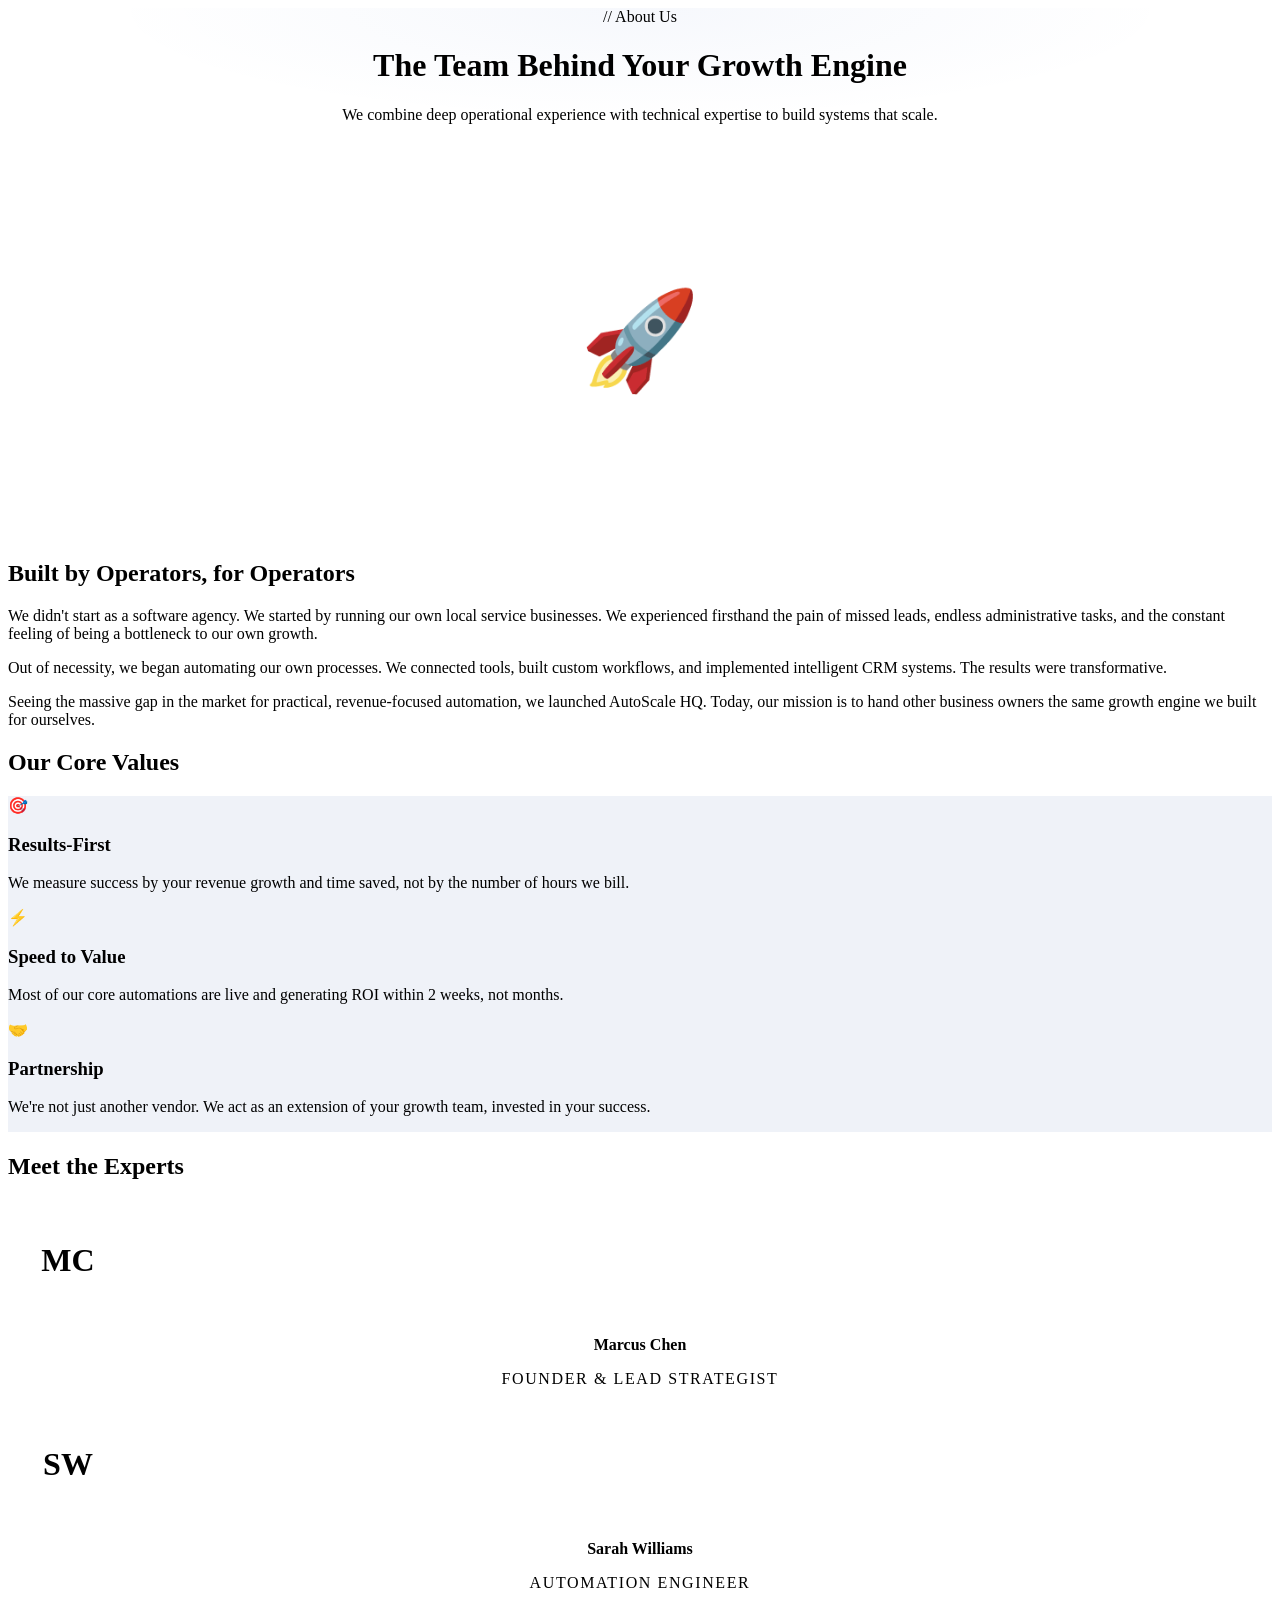
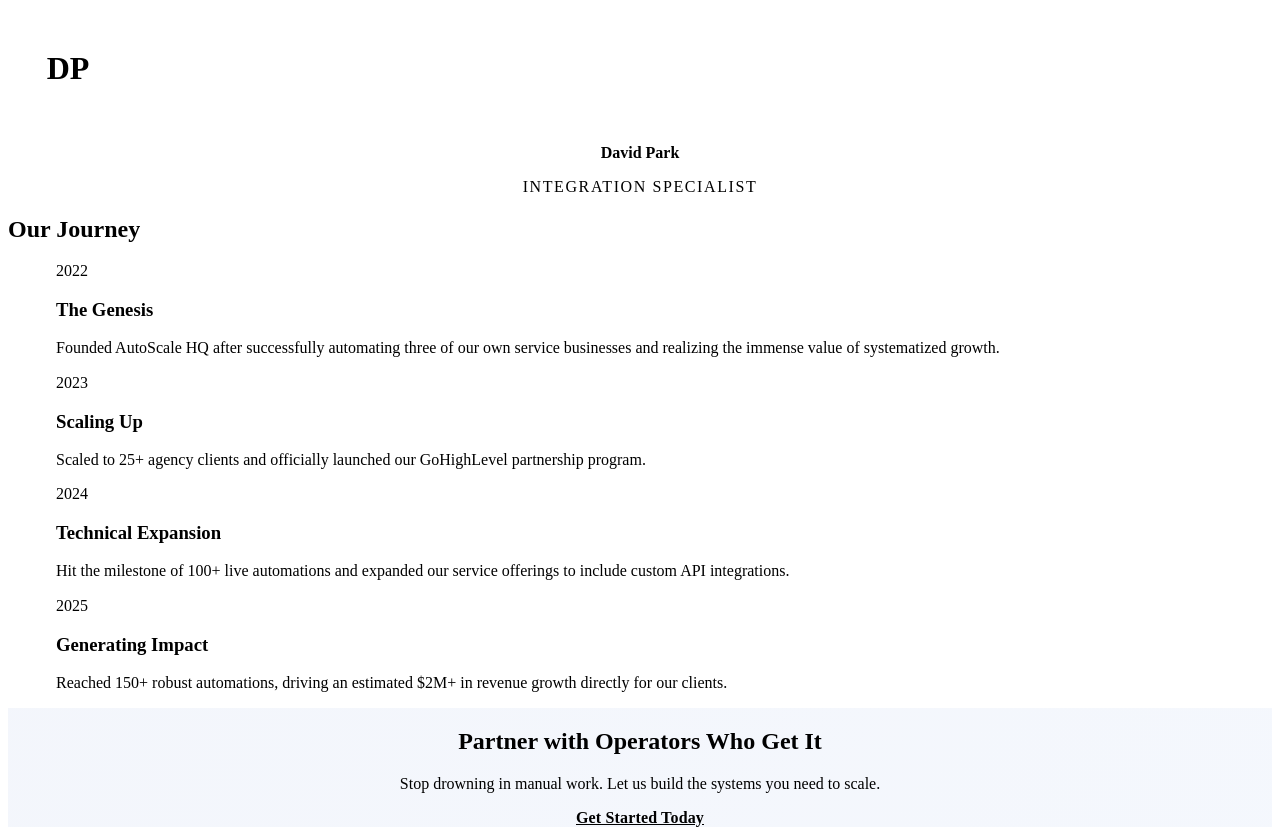
==== about.html @ e63d98b4 "source repo import" ====
<!DOCTYPE html>
<html lang="en">
<head>
  <meta charset="UTF-8">
  <meta name="viewport" content="width=device-width, initial-scale=1.0">
  <title>About Us — AutoScale HQ</title>
  <meta name="description" content="Learn about the team behind AutoScale HQ. Built by operators for operators, we help service businesses grow through automation.">
  <meta property="og:title" content="About Us — AutoScale HQ">
  <meta property="og:description" content="Learn about the team behind AutoScale HQ. Built by operators for operators, we help service businesses grow through automation.">
  <meta property="og:type" content="website">
  <link rel="preconnect" href="https://fonts.googleapis.com">
  <link rel="preconnect" href="https://fonts.gstatic.com" crossorigin>
  <link href="https://fonts.googleapis.com/css2?family=Inter:wght@400;500;600;700&family=JetBrains+Mono:wght@400;500&family=Space+Grotesk:wght@500;600;700&display=swap" rel="stylesheet">
  <link rel="stylesheet" href="css/design-system.css">
  <link rel="stylesheet" href="css/components.css">
  <link rel="stylesheet" href="css/animations.css">
  <link rel="stylesheet" href="css/pages.css">
</head>
<body>

  <!-- PAGE HERO -->
  <header class="section section-dark page-hero">
    <div class="container container-narrow text-center" data-stagger>
      <div class="section-label reveal-scale">// About Us</div>
      <h1 class="section-title reveal">The Team Behind Your Growth Engine</h1>
      <p class="section-subtitle reveal">We combine deep operational experience with technical expertise to build systems that scale.</p>
    </div>
  </header>

  <!-- STORY -->
  <section class="section section-dark" id="story">
    <div class="container">
      <div class="about-story grid grid-2 gap-8 items-center">
        <div class="about-image-placeholder reveal-left" style="background: var(--color-surface); height: 400px; display: flex; align-items: center; justify-content: center; border-radius: 16px;">
          <span style="font-size: 6rem;">🚀</span>
        </div>
        <div class="reveal-right">
          <h2 class="section-title mb-6">Built by Operators, for Operators</h2>
          <p class="text-lg text-muted mb-4">We didn't start as a software agency. We started by running our own local service businesses. We experienced firsthand the pain of missed leads, endless administrative tasks, and the constant feeling of being a bottleneck to our own growth.</p>
          <p class="text-lg text-muted mb-4">Out of necessity, we began automating our own processes. We connected tools, built custom workflows, and implemented intelligent CRM systems. The results were transformative.</p>
          <p class="text-lg text-muted">Seeing the massive gap in the market for practical, revenue-focused automation, we launched AutoScale HQ. Today, our mission is to hand other business owners the same growth engine we built for ourselves.</p>
        </div>
      </div>
    </div>
  </section>

  <!-- VALUES -->
  <section class="section section-medium" id="values">
    <div class="container">
      <div class="text-center mb-12">
        <h2 class="section-title reveal">Our Core Values</h2>
      </div>
      <div class="values-grid grid grid-3 gap-6" data-stagger>
        <div class="value-card card-glass p-8 rounded-xl reveal-scale">
          <div class="text-4xl mb-4">🎯</div>
          <h3 class="text-xl font-bold mb-3">Results-First</h3>
          <p class="text-muted">We measure success by your revenue growth and time saved, not by the number of hours we bill.</p>
        </div>
        <div class="value-card card-glass p-8 rounded-xl reveal-scale">
          <div class="text-4xl mb-4">⚡</div>
          <h3 class="text-xl font-bold mb-3">Speed to Value</h3>
          <p class="text-muted">Most of our core automations are live and generating ROI within 2 weeks, not months.</p>
        </div>
        <div class="value-card card-glass p-8 rounded-xl reveal-scale">
          <div class="text-4xl mb-4">🤝</div>
          <h3 class="text-xl font-bold mb-3">Partnership</h3>
          <p class="text-muted">We're not just another vendor. We act as an extension of your growth team, invested in your success.</p>
        </div>
      </div>
    </div>
  </section>

  <!-- TEAM -->
  <section class="section section-dark" id="team">
    <div class="container">
      <div class="text-center mb-12">
        <h2 class="section-title reveal">Meet the Experts</h2>
      </div>
      <div class="grid grid-3 gap-8" data-stagger>
        <div class="team-card text-center reveal-scale">
          <div class="team-avatar mx-auto mb-4" style="width: 120px; height: 120px; background: var(--color-teal); border-radius: 50%; display: flex; align-items: center; justify-content: center; font-size: 2rem; font-weight: bold; color: var(--color-bg);">MC</div>
          <h3 class="team-name text-xl font-bold">Marcus Chen</h3>
          <p class="team-role text-teal mt-1">Founder & Lead Strategist</p>
        </div>
        <div class="team-card text-center reveal-scale">
          <div class="team-avatar mx-auto mb-4" style="width: 120px; height: 120px; background: var(--color-amber); border-radius: 50%; display: flex; align-items: center; justify-content: center; font-size: 2rem; font-weight: bold; color: var(--color-bg);">SW</div>
          <h3 class="team-name text-xl font-bold">Sarah Williams</h3>
          <p class="team-role text-amber mt-1">Automation Engineer</p>
        </div>
        <div class="team-card text-center reveal-scale">
          <div class="team-avatar mx-auto mb-4" style="width: 120px; height: 120px; background: var(--color-surface-light); border-radius: 50%; display: flex; align-items: center; justify-content: center; font-size: 2rem; font-weight: bold; color: var(--color-text);">DP</div>
          <h3 class="team-name text-xl font-bold">David Park</h3>
          <p class="team-role text-muted mt-1">Integration Specialist</p>
        </div>
      </div>
    </div>
  </section>

  <!-- TIMELINE -->
  <section class="section section-medium" id="timeline">
    <div class="container container-narrow">
      <div class="text-center mb-12">
        <h2 class="section-title reveal">Our Journey</h2>
      </div>
      <div class="timeline" style="border-left: 2px solid var(--color-teal); padding-left: 2rem; margin-left: 1rem;" data-stagger>
        
        <div class="timeline-item mb-8 relative reveal-left">
          <div class="timeline-dot absolute w-4 h-4 rounded-full bg-teal" style="left: -2.5rem; top: 0.5rem;"></div>
          <div class="timeline-year text-teal font-mono font-bold mb-2">2022</div>
          <h3 class="timeline-title text-xl font-bold mb-2">The Genesis</h3>
          <p class="timeline-text text-muted">Founded AutoScale HQ after successfully automating three of our own service businesses and realizing the immense value of systematized growth.</p>
        </div>

        <div class="timeline-item mb-8 relative reveal-left">
          <div class="timeline-dot absolute w-4 h-4 rounded-full bg-amber" style="left: -2.5rem; top: 0.5rem;"></div>
          <div class="timeline-year text-amber font-mono font-bold mb-2">2023</div>
          <h3 class="timeline-title text-xl font-bold mb-2">Scaling Up</h3>
          <p class="timeline-text text-muted">Scaled to 25+ agency clients and officially launched our GoHighLevel partnership program.</p>
        </div>

        <div class="timeline-item mb-8 relative reveal-left">
          <div class="timeline-dot absolute w-4 h-4 rounded-full bg-teal" style="left: -2.5rem; top: 0.5rem;"></div>
          <div class="timeline-year text-teal font-mono font-bold mb-2">2024</div>
          <h3 class="timeline-title text-xl font-bold mb-2">Technical Expansion</h3>
          <p class="timeline-text text-muted">Hit the milestone of 100+ live automations and expanded our service offerings to include custom API integrations.</p>
        </div>

        <div class="timeline-item relative reveal-left">
          <div class="timeline-dot absolute w-4 h-4 rounded-full bg-amber" style="left: -2.5rem; top: 0.5rem;"></div>
          <div class="timeline-year text-amber font-mono font-bold mb-2">2025</div>
          <h3 class="timeline-title text-xl font-bold mb-2">Generating Impact</h3>
          <p class="timeline-text text-muted">Reached 150+ robust automations, driving an estimated $2M+ in revenue growth directly for our clients.</p>
        </div>

      </div>
    </div>
  </section>

  <!-- CTA BANNER -->
  <section class="section section-gradient">
    <div class="container container-narrow text-center">
      <div class="cta-banner card-glow p-12 rounded-2xl reveal-scale">
        <h2 class="text-3xl font-bold mb-4">Partner with Operators Who Get It</h2>
        <p class="text-lg mb-8 text-muted">Stop drowning in manual work. Let us build the systems you need to scale.</p>
        <a href="contact.html" class="btn btn-primary btn-lg btn-magnetic">Get Started Today</a>
      </div>
    </div>
  </section>

  <script src="js/components.js"></script>
  <script src="js/animations.js"></script>
</body>
</html>
---- css/components.css ----
/* ============================================
   AUTOSCALE HQ — Components
   Nav · Footer · Buttons · Cards · UI Elements
   ============================================ */

/* ========== BUTTONS ========== */
.btn {
  display: inline-flex;
  align-items: center;
  justify-content: center;
  gap: var(--space-2);
  padding: var(--space-3) var(--space-6);
  font-family: var(--font-body);
  font-size: var(--text-sm);
  font-weight: 600;
  border-radius: var(--radius-md);
  transition: all var(--transition-base);
  position: relative;
  overflow: hidden;
  white-space: nowrap;
  cursor: pointer;
  letter-spacing: 0.01em;
}

.btn-primary {
  background: var(--color-teal);
  color: var(--color-ink);
  box-shadow: var(--glow-teal);
}
.btn-primary:hover {
  background: var(--color-teal-light);
  box-shadow: var(--glow-teal), 0 4px 20px rgba(27, 79, 191, 0.3);
  transform: translateY(-2px);
}

.btn-secondary {
  background: var(--color-amber);
  color: var(--color-ink);
}
.btn-secondary:hover {
  background: var(--color-amber-light);
  transform: translateY(-2px);
  box-shadow: var(--glow-amber);
}

.btn-ghost {
  background: transparent;
  color: var(--color-text);
  border: 1px solid var(--color-border-light);
}
.btn-ghost:hover {
  border-color: var(--color-teal);
  color: var(--color-teal);
  background: rgba(27, 79, 191, 0.05);
}

.btn-lg {
  padding: var(--space-4) var(--space-8);
  font-size: var(--text-base);
  border-radius: var(--radius-lg);
}

.btn-sm {
  padding: var(--space-2) var(--space-4);
  font-size: var(--text-xs);
}

/* Arrow animation on buttons */
.btn .arrow {
  transition: transform var(--transition-base);
  display: inline-block;
}
.btn:hover .arrow {
  transform: translateX(4px);
}

/* ========== CARDS ========== */

/* Glassmorphism card with mouse-tracking glow */
.card-glass {
  background: rgba(237, 240, 247, 0.85);
  backdrop-filter: blur(16px) saturate(180%);
  -webkit-backdrop-filter: blur(16px) saturate(180%);
  border: 1px solid var(--color-border);
  border-radius: var(--radius-xl);
  padding: var(--space-7);
  transition: all var(--transition-base);
  position: relative;
  overflow: hidden;
}

.card-glass::before {
  content: '';
  position: absolute;
  inset: 0;
  background: radial-gradient(
    600px circle at var(--mouse-x, 50%) var(--mouse-y, 50%),
    rgba(27, 79, 191, 0.06),
    transparent 40%
  );
  opacity: 0;
  transition: opacity var(--transition-base);
  pointer-events: none;
}

.card-glass:hover {
  border-color: rgba(27, 79, 191, 0.25);
  transform: translateY(-4px);
  box-shadow: var(--shadow-lg);
}

.card-glass:hover::before {
  opacity: 1;
}

/* Solid card */
.card-solid {
  background: var(--color-surface);
  border: 1px solid var(--color-border);
  border-radius: var(--radius-xl);
  padding: var(--space-7);
  transition: all var(--transition-base);
}
.card-solid:hover {
  transform: translateY(-4px);
  box-shadow: var(--shadow-lg);
  border-color: var(--color-border-light);
}

/* Animated rotating-border card */
@property --glow-angle {
  syntax: '<angle>';
  inherits: false;
  initial-value: 0deg;
}

.card-glow {
  position: relative;
  background: var(--color-surface);
  border-radius: var(--radius-xl);
  padding: var(--space-7);
  border: 2px solid transparent;
  transition: all var(--transition-base);
}
.card-glow::before {
  content: '';
  position: absolute;
  inset: -2px;
  background: conic-gradient(from var(--glow-angle), var(--color-teal), var(--color-teal-light), var(--color-teal));
  border-radius: inherit;
  z-index: -1;
  animation: rotate-glow 6s linear infinite;
  opacity: 0;
  transition: opacity var(--transition-base);
}
.card-glow::after {
  content: '';
  position: absolute;
  inset: 0;
  background: var(--color-surface);
  border-radius: calc(var(--radius-xl) - 2px);
  z-index: -1;
}
.card-glow:hover::before { opacity: 1; }

@keyframes rotate-glow {
  to { --glow-angle: 360deg; }
}

/* Card sub-elements */
.card-icon {
  width: 56px;
  height: 56px;
  border-radius: var(--radius-lg);
  display: flex;
  align-items: center;
  justify-content: center;
  font-size: 1.6rem;
  margin-bottom: var(--space-5);
  background: rgba(27, 79, 191, 0.08);
  color: var(--color-teal);
  border: 1px solid rgba(27, 79, 191, 0.15);
}
.card-icon.amber {
  background: rgba(27, 79, 191, 0.06);
  color: var(--color-amber);
  border-color: rgba(27, 79, 191, 0.12);
}

.card-title {
  font-family: var(--font-heading);
  font-size: var(--text-xl);
  font-weight: 600;
  margin-bottom: var(--space-3);
  color: var(--color-text);
}

.card-text {
  font-size: var(--text-sm);
  color: var(--color-text-muted);
  line-height: 1.7;
}

.card-link {
  display: inline-flex;
  align-items: center;
  gap: var(--space-2);
  font-size: var(--text-sm);
  font-weight: 600;
  color: var(--color-teal);
  margin-top: var(--space-5);
  transition: gap var(--transition-base);
}
.card-link:hover {
  gap: var(--space-3);
}

/* ========== NAVIGATION ========== */
.site-header {
  position: fixed;
  top: 0; left: 0; right: 0;
  height: var(--nav-height);
  z-index: 1000;
  background: rgba(255, 255, 255, 0.9);
  backdrop-filter: blur(20px) saturate(180%);
  -webkit-backdrop-filter: blur(20px) saturate(180%);
  border-bottom: 1px solid var(--color-border);
  transition: all var(--transition-base);
}
.site-header.scrolled {
  background: rgba(255, 255, 255, 0.98);
  box-shadow: var(--shadow-md);
}

.header-container {
  max-width: var(--container-max);
  margin-inline: auto;
  padding-inline: var(--space-6);
  height: 100%;
  display: flex;
  align-items: center;
  justify-content: space-between;
}

/* Logo */
.nav-logo-link {
  display: flex;
  align-items: center;
  gap: var(--space-3);
  text-decoration: none;
}
.nav-logo-img {
  height: 50px;
  width: auto;
  border-radius: var(--radius-sm);
  object-fit: contain;
}
/* Fallback text logo if image fails */
.nav-logo-text {
  font-family: var(--font-heading);
  font-size: var(--text-xl);
  font-weight: 700;
  color: var(--color-text);
}
.nav-logo-text .accent { color: var(--color-teal); }

/* Nav links */
.nav-links {
  display: flex;
  align-items: center;
  gap: var(--space-7);
}

.nav-item {
  font-size: var(--text-sm);
  font-weight: 500;
  color: var(--color-text-muted);
  transition: color var(--transition-fast);
  position: relative;
  padding: var(--space-2) 0;
}
.nav-item::after {
  content: '';
  position: absolute;
  bottom: -2px; left: 0;
  width: 0; height: 2px;
  background: var(--color-teal);
  transition: width var(--transition-base);
}
.nav-item:hover,
.nav-item.active { color: var(--color-text); }
.nav-item.active::after,
.nav-item:hover::after { width: 100%; }

.header-cta {
  display: flex;
  align-items: center;
  gap: var(--space-4);
}

/* Mobile hamburger */
.mobile-toggle {
  display: none;
  flex-direction: column;
  gap: 6px;
  cursor: pointer;
  z-index: 1001;
  padding: var(--space-2);
  background: none;
  border: none;
}
.mobile-toggle span {
  display: block;
  width: 24px; height: 2px;
  background: var(--color-text);
  transition: all var(--transition-base);
  border-radius: 2px;
}
.mobile-toggle.active span:nth-child(1) {
  transform: rotate(45deg) translate(5px, 6px);
}
.mobile-toggle.active span:nth-child(2) { opacity: 0; }
.mobile-toggle.active span:nth-child(3) {
  transform: rotate(-45deg) translate(5px, -6px);
}

/* Slide-in mobile nav */
.mobile-nav {
  position: fixed;
  top: 0; right: -100%;
  width: min(320px, 85vw);
  height: 100dvh;
  background: var(--color-ink);
  border-left: 1px solid var(--color-border);
  padding: calc(var(--nav-height) + var(--space-8)) var(--space-6) var(--space-6);
  display: flex;
  flex-direction: column;
  gap: var(--space-2);
  transition: right var(--transition-spring);
  z-index: 999;
  overflow-y: auto;
}
.mobile-nav.open { right: 0; }

.mobile-nav .nav-item {
  font-size: var(--text-lg);
  padding: var(--space-4) 0;
  border-bottom: 1px solid var(--color-border);
  display: block;
}
.mobile-nav .nav-item::after { display: none; }

.mobile-nav .btn {
  margin-top: var(--space-4);
  width: 100%;
  justify-content: center;
}

.mobile-overlay {
  position: fixed;
  inset: 0;
  background: rgba(26, 43, 95, 0.3);
  z-index: 998;
  opacity: 0;
  pointer-events: none;
  transition: opacity var(--transition-base);
}
.mobile-overlay.open {
  opacity: 1;
  pointer-events: auto;
}

@media (max-width: 900px) {
  .nav-links,
  .header-cta { display: none; }
  .mobile-toggle { display: flex; }
}

/* ========== FOOTER ========== */
.site-footer {
  background: var(--color-ink);
  border-top: 1px solid var(--color-border);
  padding: var(--space-11) 0 var(--space-6);
}

.footer-grid {
  display: grid;
  grid-template-columns: 2fr 1fr 1fr 1fr;
  gap: var(--space-8);
  margin-bottom: var(--space-9);
}

.footer-brand { padding-right: var(--space-6); }

.footer-brand-logo {
  height: 40px;
  margin-bottom: var(--space-4);
}

.footer-brand p {
  font-size: var(--text-sm);
  color: var(--color-text-muted);
  margin-bottom: var(--space-5);
  max-width: 280px;
}

.footer-socials {
  display: flex;
  gap: var(--space-3);
}

.footer-social-link {
  width: 40px; height: 40px;
  border-radius: var(--radius-md);
  border: 1px solid var(--color-border);
  display: flex;
  align-items: center;
  justify-content: center;
  color: var(--color-text-muted);
  transition: all var(--transition-base);
  font-size: var(--text-sm);
}
.footer-social-link:hover {
  border-color: var(--color-teal);
  color: var(--color-teal);
  background: rgba(27, 79, 191, 0.05);
  transform: translateY(-2px);
}

.footer-col-title {
  font-family: var(--font-heading);
  font-size: var(--text-sm);
  font-weight: 600;
  color: var(--color-text);
  text-transform: uppercase;
  letter-spacing: 0.1em;
  margin-bottom: var(--space-5);
}

.footer-links {
  display: flex;
  flex-direction: column;
  gap: var(--space-3);
}

.footer-link {
  font-size: var(--text-sm);
  color: var(--color-text-muted);
  transition: color var(--transition-fast);
}
.footer-link:hover { color: var(--color-teal); }

.footer-bottom {
  padding-top: var(--space-6);
  border-top: 1px solid var(--color-border);
  display: flex;
  justify-content: space-between;
  align-items: center;
  flex-wrap: wrap;
  gap: var(--space-4);
}

.footer-copyright {
  font-size: var(--text-sm);
  color: var(--color-text-muted);
}

.footer-legal-links {
  display: flex;
  gap: var(--space-5);
}

@media (max-width: 1024px) {
  .footer-grid { grid-template-columns: 1fr 1fr; }
  .footer-brand { grid-column: span 2; }
}
@media (max-width: 768px) {
  .footer-grid { grid-template-columns: 1fr; }
  .footer-brand { grid-column: span 1; }
  .footer-bottom {
    flex-direction: column;
    text-align: center;
  }
}

/* ========== STATS ========== */
.stats-grid {
  display: grid;
  grid-template-columns: repeat(4, 1fr);
  gap: var(--space-6);
}

.stat-item {
  text-align: center;
  padding: var(--space-6);
}

.stat-number {
  font-family: var(--font-heading);
  font-size: var(--text-5xl);
  font-weight: 700;
  color: var(--color-teal);
  line-height: 1;
  margin-bottom: var(--space-2);
}

.stat-suffix {
  font-size: var(--text-3xl);
}

.stat-label {
  font-family: var(--font-mono);
  font-size: var(--text-xs);
  color: var(--color-text-muted);
  text-transform: uppercase;
  letter-spacing: 0.1em;
}

@media (max-width: 768px) {
  .stats-grid { grid-template-columns: repeat(2, 1fr); }
  .stat-number { font-size: var(--text-4xl); }
}

/* ========== BADGES / TAGS ========== */
.badge {
  display: inline-flex;
  align-items: center;
  gap: var(--space-1);
  padding: var(--space-1) var(--space-3);
  font-family: var(--font-mono);
  font-size: var(--text-xs);
  font-weight: 500;
  border-radius: var(--radius-full);
  border: 1px solid;
}

.badge-teal {
  color: var(--color-teal);
  border-color: rgba(27, 79, 191, 0.25);
  background: rgba(27, 79, 191, 0.06);
}

.badge-amber {
  color: var(--color-amber);
  border-color: rgba(27, 79, 191, 0.25);
  background: rgba(27, 79, 191, 0.06);
}

/* ========== LOGO BAR (Trusted-By) ========== */
.logo-bar {
  display: flex;
  align-items: center;
  justify-content: center;
  gap: var(--space-9);
  flex-wrap: wrap;
  opacity: 0.35;
  transition: opacity var(--transition-slow);
}
.logo-bar:hover { opacity: 0.55; }

.logo-bar-item {
  font-family: var(--font-heading);
  font-size: var(--text-lg);
  font-weight: 600;
  color: var(--color-text-muted);
  white-space: nowrap;
}

/* ========== PROCESS STEPS ========== */
.process-grid {
  display: grid;
  grid-template-columns: repeat(4, 1fr);
  gap: var(--space-6);
  position: relative;
}
.process-grid::before {
  content: '';
  position: absolute;
  top: 56px;
  left: 12.5%; right: 12.5%;
  height: 2px;
  background: linear-gradient(90deg, var(--color-teal), var(--color-amber));
  opacity: 0.2;
}

.process-step {
  text-align: center;
  position: relative;
}

.process-number {
  font-family: var(--font-mono);
  font-size: var(--text-6xl);
  font-weight: 700;
  color: rgba(27, 79, 191, 0.08);
  line-height: 1;
  margin-bottom: var(--space-3);
}

.process-icon {
  width: 64px; height: 64px;
  border-radius: var(--radius-full);
  background: rgba(27, 79, 191, 0.06);
  border: 2px solid rgba(27, 79, 191, 0.15);
  display: flex;
  align-items: center;
  justify-content: center;
  margin: 0 auto var(--space-5);
  font-size: var(--text-2xl);
  position: relative;
  z-index: 1;
  transition: all var(--transition-base);
}
.process-step:hover .process-icon {
  background: rgba(27, 79, 191, 0.10);
  border-color: var(--color-teal);
  box-shadow: var(--glow-teal);
}

.process-title {
  font-family: var(--font-heading);
  font-size: var(--text-lg);
  font-weight: 600;
  margin-bottom: var(--space-3);
}

.process-text {
  font-size: var(--text-sm);
  color: var(--color-text-muted);
  max-width: 240px;
  margin-inline: auto;
}

@media (max-width: 768px) {
  .process-grid {
    grid-template-columns: 1fr;
    gap: var(--space-8);
  }
  .process-grid::before { display: none; }
}

/* ========== TESTIMONIALS ========== */
.testimonial-card {
  background: var(--color-surface);
  border: 1px solid var(--color-border);
  border-radius: var(--radius-xl);
  padding: var(--space-7);
  transition: all var(--transition-base);
}
.testimonial-card:hover {
  border-color: var(--color-border-light);
  transform: translateY(-2px);
}

.testimonial-quote {
  color: var(--color-teal);
  font-size: var(--text-4xl);
  line-height: 1;
  margin-bottom: var(--space-2);
  opacity: 0.4;
  font-family: Georgia, serif;
}

.testimonial-stars {
  color: var(--color-amber);
  font-size: var(--text-sm);
  margin-bottom: var(--space-4);
  letter-spacing: 3px;
}

.testimonial-text {
  font-size: var(--text-base);
  color: var(--color-text-muted);
  line-height: 1.8;
  margin-bottom: var(--space-5);
}

.testimonial-author {
  display: flex;
  align-items: center;
  gap: var(--space-3);
}

.testimonial-avatar {
  width: 48px; height: 48px;
  border-radius: var(--radius-full);
  background: linear-gradient(135deg, var(--color-teal), var(--color-amber));
  display: flex;
  align-items: center;
  justify-content: center;
  font-family: var(--font-heading);
  font-weight: 700;
  font-size: var(--text-lg);
  color: var(--color-ink);
  flex-shrink: 0;
}

.testimonial-name {
  font-family: var(--font-heading);
  font-weight: 600;
  font-size: var(--text-sm);
  color: var(--color-text);
}

.testimonial-role {
  font-size: var(--text-xs);
  color: var(--color-text-muted);
}

/* ========== CTA BANNER ========== */
.cta-banner {
  background: linear-gradient(135deg, rgba(27, 79, 191, 0.05) 0%, rgba(46, 106, 214, 0.05) 100%);
  border: 1px solid var(--color-border);
  border-radius: var(--radius-2xl);
  padding: var(--space-10) var(--space-8);
  text-align: center;
  position: relative;
  overflow: hidden;
}
.cta-banner::before {
  content: '';
  position: absolute;
  top: -50%; left: -50%;
  width: 200%; height: 200%;
  background: radial-gradient(circle at 30% 50%, rgba(27, 79, 191, 0.03) 0%, transparent 50%),
              radial-gradient(circle at 70% 50%, rgba(46, 106, 214, 0.03) 0%, transparent 50%);
  animation: cta-float 20s ease-in-out infinite;
  pointer-events: none;
}
@keyframes cta-float {
  0%, 100% { transform: translate(0, 0) rotate(0deg); }
  33% { transform: translate(-3%, 3%) rotate(1deg); }
  66% { transform: translate(3%, -2%) rotate(-1deg); }
}

.cta-banner > * { position: relative; z-index: 1; }

/* ========== PAGE HERO ========== */
.page-hero {
  padding: calc(var(--nav-height) + var(--space-11)) 0 var(--space-11);
  background: linear-gradient(180deg, var(--color-ink) 0%, var(--color-ink-light) 100%);
  text-align: center;
  position: relative;
  overflow: hidden;
}
.page-hero::before {
  content: '';
  position: absolute;
  inset: 0;
  background: radial-gradient(ellipse at 50% 0%, rgba(27, 79, 191, 0.04) 0%, transparent 60%);
  pointer-events: none;
}
.page-hero > * { position: relative; z-index: 1; }

.page-hero .breadcrumb {
  display: flex;
  align-items: center;
  justify-content: center;
  gap: var(--space-2);
  margin-bottom: var(--space-5);
  font-size: var(--text-sm);
  color: var(--color-text-muted);
}
.page-hero .breadcrumb a {
  color: var(--color-teal);
  transition: opacity var(--transition-fast);
}
.page-hero .breadcrumb a:hover { opacity: 0.8; }

/* ========== FORM STYLES ========== */
.form-group { margin-bottom: var(--space-5); }

.form-label {
  display: block;
  font-family: var(--font-mono);
  font-size: var(--text-xs);
  font-weight: 500;
  color: var(--color-text-muted);
  text-transform: uppercase;
  letter-spacing: 0.1em;
  margin-bottom: var(--space-2);
}

.form-input,
.form-textarea,
.form-select {
  width: 100%;
  padding: var(--space-3) var(--space-4);
  background: var(--color-surface);
  border: 1px solid var(--color-border);
  border-radius: var(--radius-md);
  color: var(--color-text);
  font-size: var(--text-base);
  transition: all var(--transition-base);
}

.form-input:focus,
.form-textarea:focus,
.form-select:focus {
  border-color: var(--color-teal);
  box-shadow: 0 0 0 3px rgba(27, 79, 191, 0.1);
}

.form-input::placeholder,
.form-textarea::placeholder {
  color: var(--color-text-muted);
  opacity: 0.5;
}

.form-textarea {
  min-height: 150px;
  resize: vertical;
}

.form-row {
  display: grid;
  grid-template-columns: 1fr 1fr;
  gap: var(--space-5);
}

.form-error {
  font-size: var(--text-xs);
  color: var(--color-danger);
  margin-top: var(--space-1);
  display: none;
}

.form-group.error .form-input,
.form-group.error .form-textarea { border-color: var(--color-danger); }
.form-group.error .form-error { display: block; }

.form-group.success .form-input,
.form-group.success .form-textarea { border-color: var(--color-teal); }

@media (max-width: 768px) {
  .form-row { grid-template-columns: 1fr; }
}

/* ========== FAQ ACCORDION ========== */
.faq-item {
  border: 1px solid var(--color-border);
  border-radius: var(--radius-lg);
  margin-bottom: var(--space-3);
  overflow: hidden;
  transition: border-color var(--transition-base);
}
.faq-item:hover,
.faq-item.open {
  border-color: var(--color-border-light);
}

.faq-question {
  width: 100%;
  display: flex;
  align-items: center;
  justify-content: space-between;
  padding: var(--space-5) var(--space-6);
  font-family: var(--font-heading);
  font-size: var(--text-base);
  font-weight: 600;
  color: var(--color-text);
  cursor: pointer;
  background: transparent;
  text-align: left;
  gap: var(--space-4);
  transition: color var(--transition-fast);
}
.faq-question:hover { color: var(--color-teal); }

.faq-icon {
  width: 24px; height: 24px;
  position: relative;
  flex-shrink: 0;
}
.faq-icon::before,
.faq-icon::after {
  content: '';
  position: absolute;
  background: var(--color-text-muted);
  transition: transform var(--transition-base);
}
.faq-icon::before {
  width: 14px; height: 2px;
  top: 50%; left: 50%;
  transform: translate(-50%, -50%);
}
.faq-icon::after {
  width: 2px; height: 14px;
  top: 50%; left: 50%;
  transform: translate(-50%, -50%);
}
.faq-item.open .faq-icon::after {
  transform: translate(-50%, -50%) rotate(90deg);
}

.faq-answer {
  max-height: 0;
  overflow: hidden;
  transition: max-height var(--transition-slow), padding var(--transition-slow);
}
.faq-answer-inner {
  padding: 0 var(--space-6) var(--space-6);
  font-size: var(--text-sm);
  color: var(--color-text-muted);
  line-height: 1.8;
}
.faq-item.open .faq-answer {
  max-height: 500px;
}

/* ========== PORTFOLIO / CASE STUDY CARDS ========== */
.case-card {
  background: var(--color-surface);
  border: 1px solid var(--color-border);
  border-radius: var(--radius-xl);
  overflow: hidden;
  transition: all var(--transition-base);
}
.case-card:hover {
  transform: translateY(-4px);
  box-shadow: var(--shadow-lg);
  border-color: var(--color-border-light);
}

.case-card-image {
  width: 100%;
  height: 220px;
  object-fit: cover;
  background: linear-gradient(135deg, var(--color-surface-2), var(--color-surface-3));
}

.case-card-body {
  padding: var(--space-6);
}

.case-card-tag {
  font-family: var(--font-mono);
  font-size: var(--text-xs);
  color: var(--color-teal);
  text-transform: uppercase;
  letter-spacing: 0.1em;
  margin-bottom: var(--space-3);
}

.case-card-title {
  font-family: var(--font-heading);
  font-size: var(--text-xl);
  font-weight: 600;
  margin-bottom: var(--space-3);
}

.case-card-desc {
  font-size: var(--text-sm);
  color: var(--color-text-muted);
  margin-bottom: var(--space-5);
}

.case-card-stats {
  display: flex;
  gap: var(--space-5);
  padding-top: var(--space-5);
  border-top: 1px solid var(--color-border);
}

.case-stat-value {
  font-family: var(--font-heading);
  font-weight: 700;
  font-size: var(--text-lg);
  color: var(--color-teal);
}

.case-stat-label {
  font-size: var(--text-xs);
  color: var(--color-text-muted);
}

/* ========== BLOG CARDS ========== */
.blog-card {
  background: var(--color-surface);
  border: 1px solid var(--color-border);
  border-radius: var(--radius-xl);
  overflow: hidden;
  transition: all var(--transition-base);
}
.blog-card:hover {
  transform: translateY(-4px);
  box-shadow: var(--shadow-lg);
  border-color: var(--color-border-light);
}

.blog-card-image {
  width: 100%;
  height: 200px;
  object-fit: cover;
  background: linear-gradient(135deg, var(--color-surface-2), var(--color-surface-3));
}

.blog-card-body { padding: var(--space-5); }

.blog-card-meta {
  display: flex;
  align-items: center;
  gap: var(--space-3);
  font-size: var(--text-xs);
  color: var(--color-text-muted);
  margin-bottom: var(--space-3);
}

.blog-card-title {
  font-family: var(--font-heading);
  font-size: var(--text-lg);
  font-weight: 600;
  margin-bottom: var(--space-3);
  line-height: 1.3;
  transition: color var(--transition-fast);
}
.blog-card:hover .blog-card-title { color: var(--color-teal); }

.blog-card-excerpt {
  font-size: var(--text-sm);
  color: var(--color-text-muted);
  line-height: 1.7;
}

/* ========== TEAM GRID ========== */
.team-card {
  text-align: center;
}

.team-avatar {
  width: 120px; height: 120px;
  border-radius: var(--radius-full);
  margin: 0 auto var(--space-4);
  background: linear-gradient(135deg, var(--color-surface-2), var(--color-surface-3));
  border: 3px solid var(--color-border);
  display: flex;
  align-items: center;
  justify-content: center;
  font-family: var(--font-heading);
  font-size: var(--text-3xl);
  font-weight: 700;
  color: var(--color-teal);
  transition: all var(--transition-base);
}
.team-card:hover .team-avatar {
  border-color: var(--color-teal);
  box-shadow: var(--glow-teal);
}

.team-name {
  font-family: var(--font-heading);
  font-weight: 600;
  font-size: var(--text-lg);
  margin-bottom: var(--space-1);
}

.team-role {
  font-family: var(--font-mono);
  font-size: var(--text-xs);
  color: var(--color-teal);
  text-transform: uppercase;
  letter-spacing: 0.1em;
}

/* ========== FEATURE LIST (Service Detail) ========== */
.feature-list {
  display: flex;
  flex-direction: column;
  gap: var(--space-4);
}

.feature-item {
  display: flex;
  align-items: flex-start;
  gap: var(--space-4);
  padding: var(--space-4);
  border-radius: var(--radius-lg);
  transition: background var(--transition-base);
}
.feature-item:hover {
  background: rgba(27, 79, 191, 0.04);
}

.feature-check {
  width: 24px; height: 24px;
  border-radius: var(--radius-full);
  background: rgba(27, 79, 191, 0.08);
  color: var(--color-teal);
  display: flex;
  align-items: center;
  justify-content: center;
  font-size: var(--text-sm);
  flex-shrink: 0;
  margin-top: 2px;
}

.feature-content h4 {
  font-size: var(--text-base);
  font-weight: 600;
  margin-bottom: var(--space-1);
}

.feature-content p {
  font-size: var(--text-sm);
  color: var(--color-text-muted);
}

/* ========== NEWSLETTER ========== */
.newsletter-form {
  display: flex;
  gap: var(--space-3);
  max-width: 460px;
}
.newsletter-form .form-input {
  flex: 1;
}

@media (max-width: 480px) {
  .newsletter-form {
    flex-direction: column;
  }
}
---- css/animations.css ----
/* ============================================
   AUTOSCALE HQ — Animations
   Keyframes · Scroll Reveals · Hover FX
   ============================================ */

/* ========== KEYFRAMES ========== */

@keyframes fadeIn {
  from { opacity: 0; }
  to   { opacity: 1; }
}

@keyframes fadeInUp {
  from { opacity: 0; transform: translateY(30px); }
  to   { opacity: 1; transform: translateY(0); }
}

@keyframes fadeInDown {
  from { opacity: 0; transform: translateY(-20px); }
  to   { opacity: 1; transform: translateY(0); }
}

@keyframes fadeInLeft {
  from { opacity: 0; transform: translateX(-30px); }
  to   { opacity: 1; transform: translateX(0); }
}

@keyframes fadeInRight {
  from { opacity: 0; transform: translateX(30px); }
  to   { opacity: 1; transform: translateX(0); }
}

@keyframes scaleIn {
  from { opacity: 0; transform: scale(0.92); }
  to   { opacity: 1; transform: scale(1); }
}

@keyframes slideUp {
  from { transform: translateY(100%); }
  to   { transform: translateY(0); }
}

/* Gradient text shimmer */
@keyframes shimmer {
  0%   { background-position: -200% center; }
  100% { background-position: 200% center; }
}

/* Float animation */
@keyframes float {
  0%, 100% { transform: translateY(0); }
  50%      { transform: translateY(-10px); }
}

/* Subtle rotate */
@keyframes spin-slow {
  from { transform: rotate(0deg); }
  to   { transform: rotate(360deg); }
}

/* ========== SCROLL REVEAL SYSTEM ========== */

/* Base reveal state — hidden */
.reveal {
  opacity: 0;
  transform: translateY(30px);
  transition: opacity 0.7s var(--ease-out), transform 0.7s var(--ease-out);
  will-change: opacity, transform;
}

.reveal.revealed {
  opacity: 1;
  transform: translateY(0);
}

/* Direction variants */
.reveal-left {
  opacity: 0;
  transform: translateX(-40px);
  transition: opacity 0.7s var(--ease-out), transform 0.7s var(--ease-out);
  will-change: opacity, transform;
}
.reveal-left.revealed {
  opacity: 1;
  transform: translateX(0);
}

.reveal-right {
  opacity: 0;
  transform: translateX(40px);
  transition: opacity 0.7s var(--ease-out), transform 0.7s var(--ease-out);
  will-change: opacity, transform;
}
.reveal-right.revealed {
  opacity: 1;
  transform: translateX(0);
}

.reveal-scale {
  opacity: 0;
  transform: scale(0.9);
  transition: opacity 0.7s var(--ease-out), transform 0.7s var(--ease-out);
  will-change: opacity, transform;
}
.reveal-scale.revealed {
  opacity: 1;
  transform: scale(1);
}

/* Stagger delays for grid children */
.stagger-1 { transition-delay: 0.1s; }
.stagger-2 { transition-delay: 0.2s; }
.stagger-3 { transition-delay: 0.3s; }
.stagger-4 { transition-delay: 0.4s; }
.stagger-5 { transition-delay: 0.5s; }
.stagger-6 { transition-delay: 0.6s; }

/* ========== HOVER MICRO-ANIMATIONS ========== */

/* Link underline effect */
.link-hover {
  position: relative;
}
.link-hover::after {
  content: '';
  position: absolute;
  bottom: -2px; left: 0;
  width: 0; height: 1px;
  background: currentColor;
  transition: width var(--transition-base);
}
.link-hover:hover::after { width: 100%; }

/* Subtle card tilt on hover */
.tilt-hover {
  transition: transform var(--transition-base);
}
.tilt-hover:hover {
  transform: perspective(1000px) rotateX(2deg) rotateY(-2deg) translateY(-4px);
}

/* Icon bounce on hover */
.bounce-hover:hover {
  animation: float 1.5s ease-in-out infinite;
}

/* Glow pulse */
.glow-pulse {
  animation: glow-pulse-kf 3s ease-in-out infinite;
}

@keyframes glow-pulse-kf {
  0%, 100% { box-shadow: 0 0 20px rgba(27, 79, 191, 0.15); }
  50%      { box-shadow: 0 0 40px rgba(27, 79, 191, 0.3); }
}

/* ========== TEXT ANIMATIONS ========== */

/* Gradient shimmer text */
.shimmer-text {
  background: linear-gradient(
    90deg,
    var(--color-text) 0%,
    var(--color-teal) 25%,
    var(--color-amber) 50%,
    var(--color-teal) 75%,
    var(--color-text) 100%
  );
  background-size: 200% auto;
  -webkit-background-clip: text;
  -webkit-text-fill-color: transparent;
  background-clip: text;
  animation: shimmer 6s linear infinite;
}

/* Typing cursor blink */
.typing-cursor::after {
  content: '|';
  color: var(--color-teal);
  animation: cursor-blink 1s step-end infinite;
}

@keyframes cursor-blink {
  0%, 100% { opacity: 1; }
  50%      { opacity: 0; }
}

/* ========== COUNTER ANIMATION ========== */
/* The counter itself is handled by JS; this just handles the visual style */
.counter-animated {
  display: inline-block;
  font-variant-numeric: tabular-nums;
}

/* ========== PAGE TRANSITION ========== */
.page-transition-overlay {
  position: fixed;
  inset: 0;
  background: var(--color-ink);
  z-index: 9999;
  opacity: 0;
  pointer-events: none;
  transition: opacity 0.3s ease;
}

.page-transition-overlay.active {
  opacity: 1;
  pointer-events: auto;
}

/* ========== SKELETON LOADING ========== */
.skeleton {
  background: linear-gradient(
    90deg,
    var(--color-surface) 25%,
    var(--color-surface-2) 50%,
    var(--color-surface) 75%
  );
  background-size: 200% 100%;
  animation: skeleton-shimmer 1.5s ease-in-out infinite;
  border-radius: var(--radius-md);
}

@keyframes skeleton-shimmer {
  0%   { background-position: 200% 0; }
  100% { background-position: -200% 0; }
}

/* ========== VIEW TRANSITIONS (cross-page) ========== */
@view-transition {
  navigation: auto;
}

.nav-logo-link { view-transition-name: site-logo; }

/* ========== REDUCED MOTION ========== */
@media (prefers-reduced-motion: reduce) {
  *,
  *::before,
  *::after {
    animation-duration: 0.01ms !important;
    animation-iteration-count: 1 !important;
    transition-duration: 0.01ms !important;
    scroll-behavior: auto !important;
  }

  .reveal,
  .reveal-left,
  .reveal-right,
  .reveal-scale {
    opacity: 1;
    transform: none;
    transition: none;
  }

  .hero-scroll { display: none; }
}
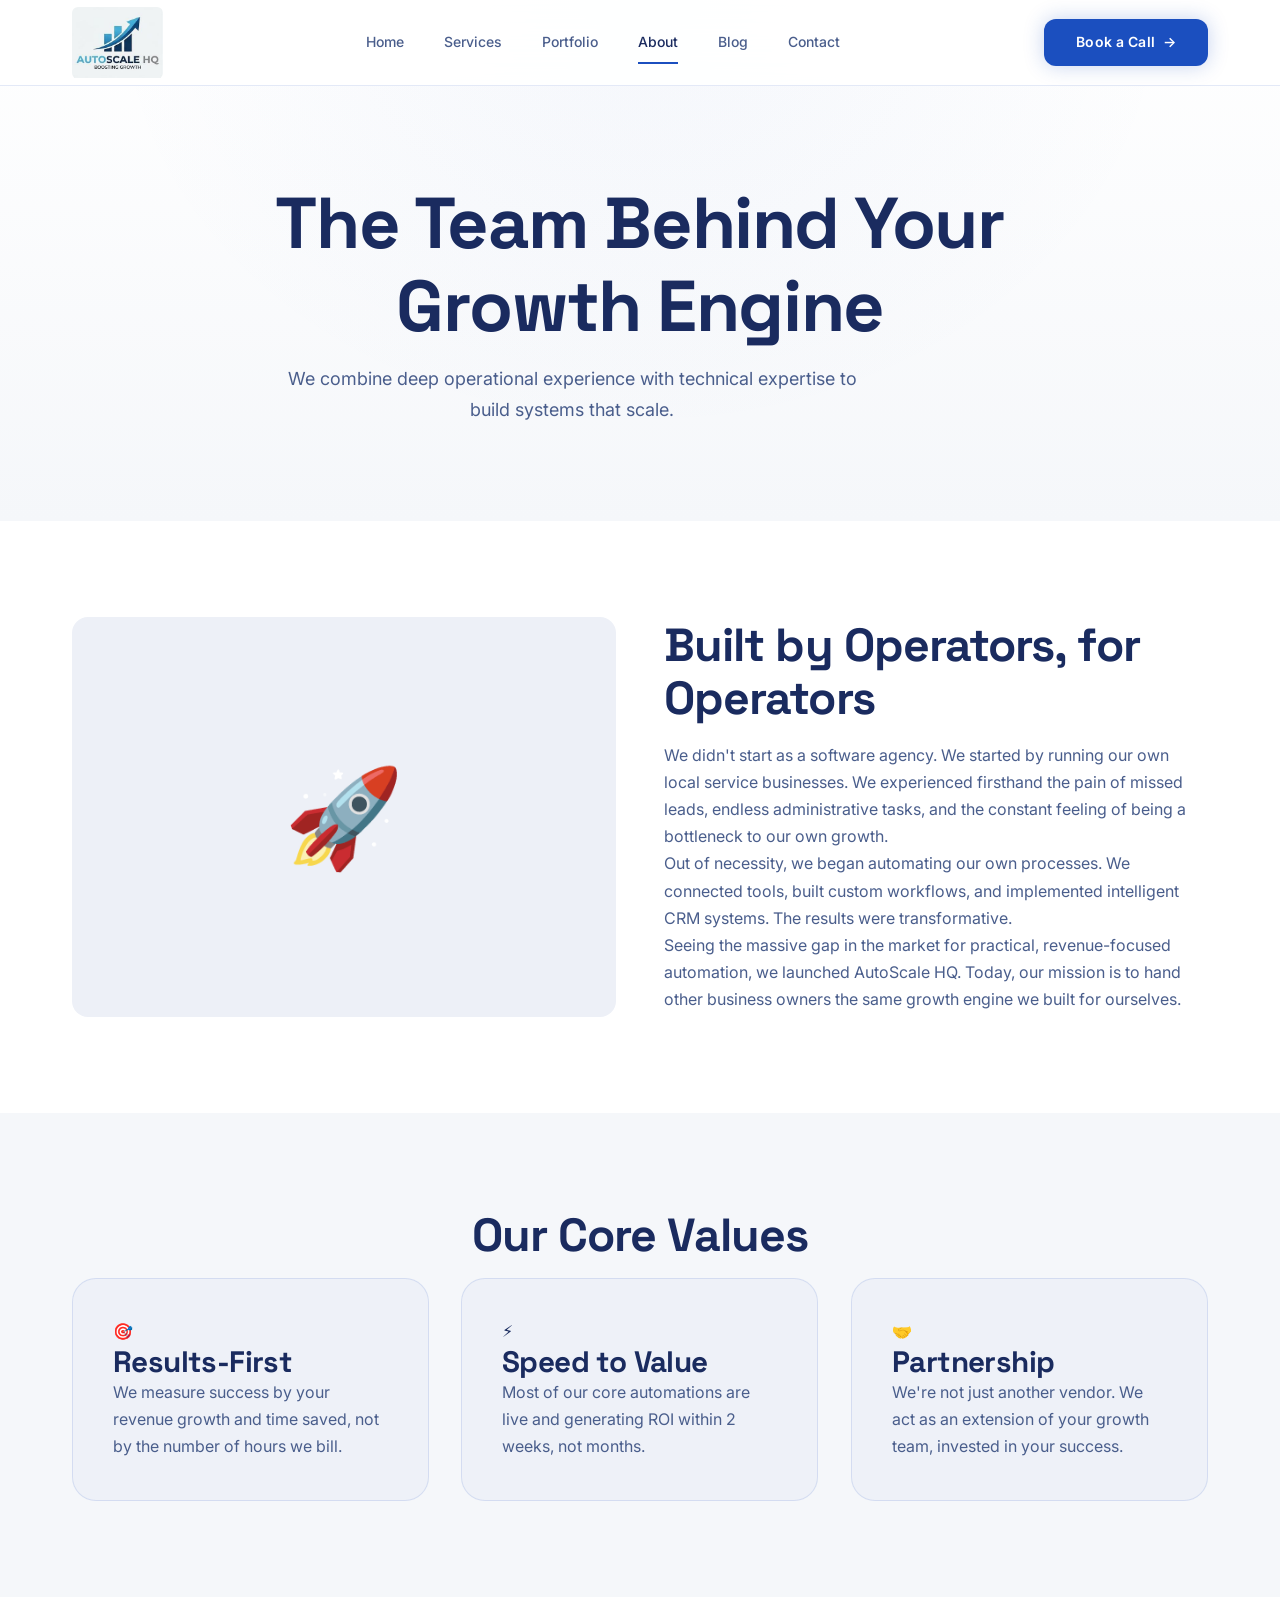
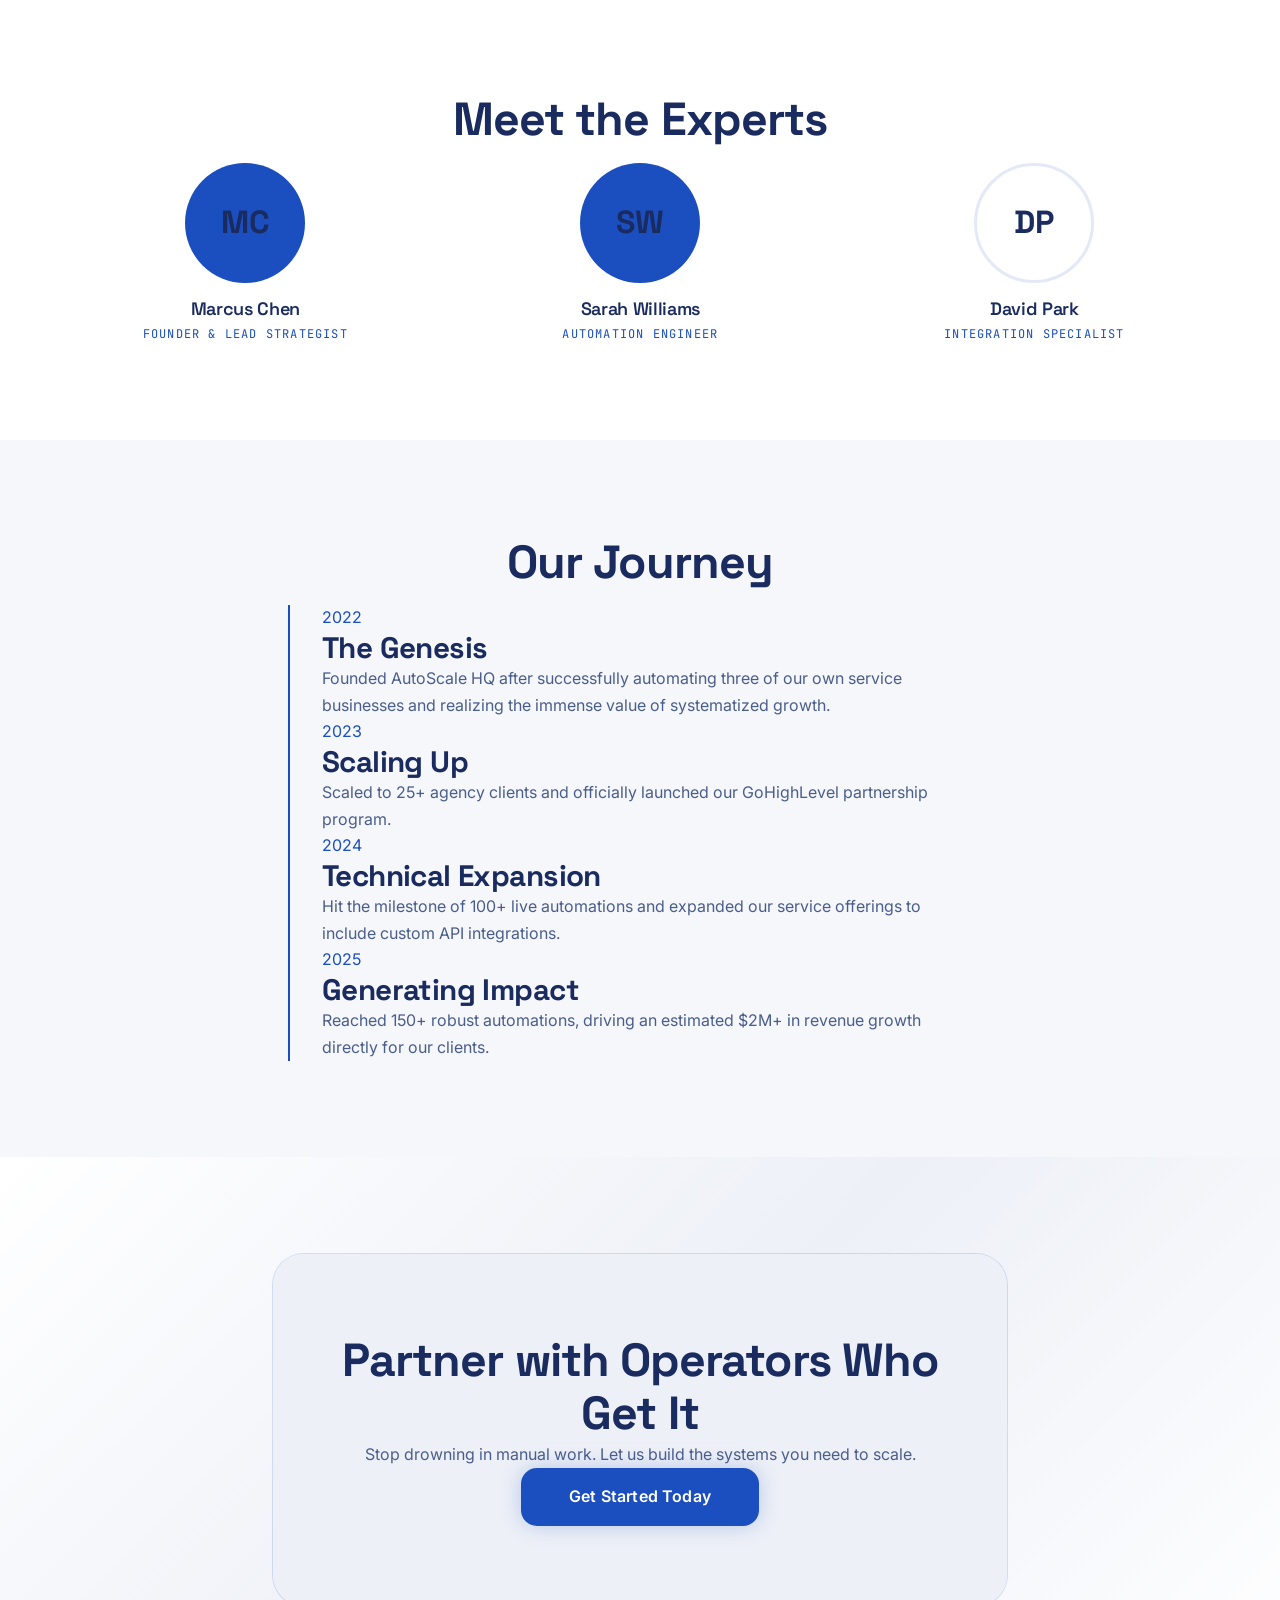
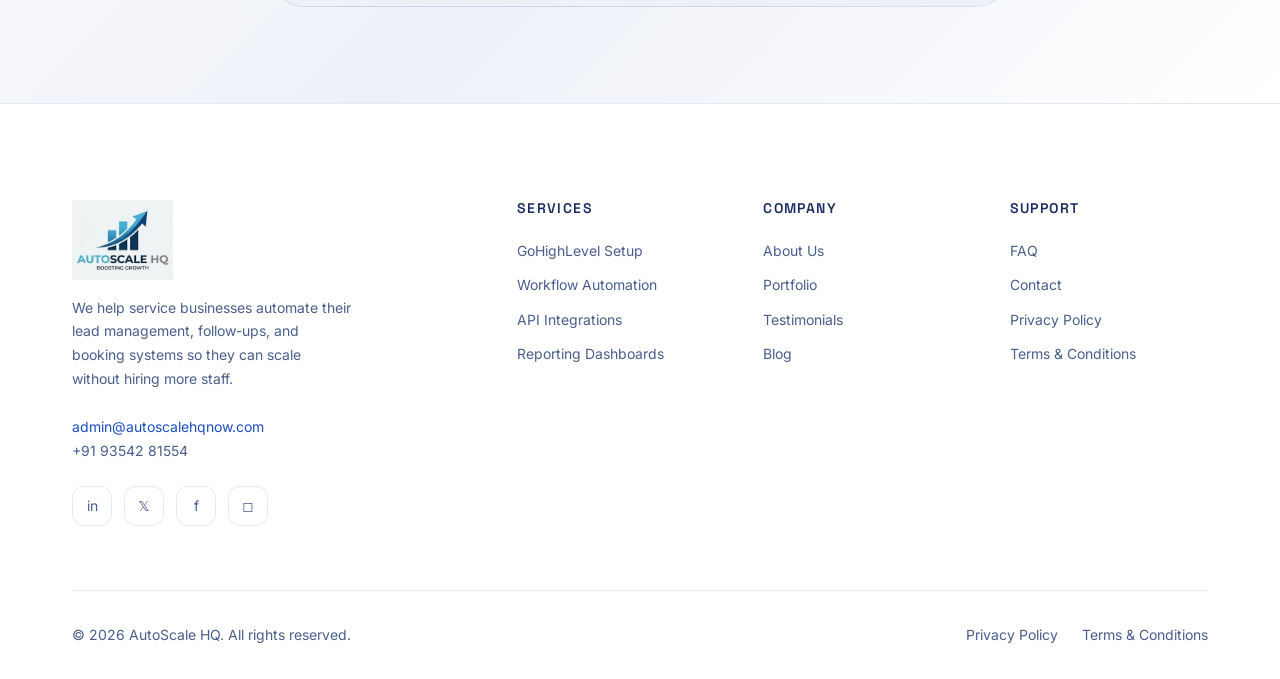
==== commit 23f678e8: "feat: update logo and favicon suite, update phone number, and fix newsletter styling" ====
--- a/about.html
+++ b/about.html
@@ -4,6 +4,11 @@
   <meta charset="UTF-8">
   <meta name="viewport" content="width=device-width, initial-scale=1.0">
   <title>About Us — AutoScale HQ</title>
+  <!-- Favicon -->
+  <link rel="icon" type="image/png" sizes="32x32" href="assets/favicon-32x32.png">
+  <link rel="icon" type="image/png" sizes="16x16" href="assets/favicon-16x16.png">
+  <link rel="apple-touch-icon" sizes="180x180" href="assets/apple-touch-icon.png">
+  <link rel="shortcut icon" href="favicon.ico">
   <meta name="description" content="Learn about the team behind AutoScale HQ. Built by operators for operators, we help service businesses grow through automation.">
   <meta property="og:title" content="About Us — AutoScale HQ">
   <meta property="og:description" content="Learn about the team behind AutoScale HQ. Built by operators for operators, we help service businesses grow through automation.">
@@ -21,7 +26,6 @@
   <!-- PAGE HERO -->
   <header class="section section-dark page-hero">
     <div class="container container-narrow text-center" data-stagger>
-      <div class="section-label reveal-scale">// About Us</div>
       <h1 class="section-title reveal">The Team Behind Your Growth Engine</h1>
       <p class="section-subtitle reveal">We combine deep operational experience with technical expertise to build systems that scale.</p>
     </div>
--- a/css/design-system.css
+++ b/css/design-system.css
@@ -0,0 +1,318 @@
+/* ============================================
+   AUTOSCALE HQ — Design System
+   Tokens · Reset · Typography · Utilities
+   ============================================ */
+
+/* --- Design Tokens --- */
+:root {
+  /* Colors — Primary */
+  --color-ink: #FFFFFF;
+  --color-ink-light: #F5F7FA;
+  --color-surface: #EDF0F7;
+  --color-surface-2: #E2E7F0;
+  --color-surface-3: #D8DEE9;
+  --color-paper: #0B0F14;
+  --color-paper-dark: #1A2030;
+
+  /* Colors — Accents */
+  --color-teal: #1B4FBF;
+  --color-teal-dark: #143D94;
+  --color-teal-light: #2E6AD6;
+  --color-amber: #1B4FBF;
+  --color-amber-dark: #143D94;
+  --color-amber-light: #2E6AD6;
+  --color-danger: #DC2626;
+
+  /* Colors — Text */
+  --color-text: #1A2B5F;
+  --color-text-muted: #4A5E8C;
+  --color-text-dark: #FFFFFF;
+
+  /* Colors — Borders & Overlays */
+  --color-border: rgba(27, 79, 191, 0.12);
+  --color-border-light: rgba(27, 79, 191, 0.20);
+
+  /* Glow FX */
+  --glow-teal: 0 0 20px rgba(27, 79, 191, 0.25);
+  --glow-teal-lg: 0 0 40px rgba(27, 79, 191, 0.15);
+  --glow-amber: 0 0 20px rgba(27, 79, 191, 0.25);
+
+  /* Typography */
+  --font-heading: 'Space Grotesk', system-ui, -apple-system, sans-serif;
+  --font-body: 'Inter', system-ui, -apple-system, sans-serif;
+  --font-mono: 'JetBrains Mono', 'Fira Code', monospace;
+
+  /* Type Scale */
+  --text-xs: 0.75rem;
+  --text-sm: 0.875rem;
+  --text-base: 1rem;
+  --text-lg: 1.125rem;
+  --text-xl: 1.25rem;
+  --text-2xl: 1.5rem;
+  --text-3xl: 1.875rem;
+  --text-4xl: 2.25rem;
+  --text-5xl: 3rem;
+  --text-6xl: 3.75rem;
+  --text-7xl: 4.5rem;
+
+  /* Spacing (4px base) */
+  --space-1: 0.25rem;
+  --space-2: 0.5rem;
+  --space-3: 0.75rem;
+  --space-4: 1rem;
+  --space-5: 1.5rem;
+  --space-6: 2rem;
+  --space-7: 2.5rem;
+  --space-8: 3rem;
+  --space-9: 4rem;
+  --space-10: 5rem;
+  --space-11: 6rem;
+  --space-12: 8rem;
+
+  /* Radii */
+  --radius-sm: 0.375rem;
+  --radius-md: 0.75rem;
+  --radius-lg: 1rem;
+  --radius-xl: 1.5rem;
+  --radius-2xl: 2rem;
+  --radius-full: 9999px;
+
+  /* Shadows */
+  --shadow-sm: 0 1px 3px rgba(27, 79, 191, 0.08);
+  --shadow-md: 0 4px 12px rgba(27, 79, 191, 0.10);
+  --shadow-lg: 0 8px 32px rgba(27, 79, 191, 0.12);
+  --shadow-xl: 0 16px 48px rgba(27, 79, 191, 0.15);
+
+  /* Transitions */
+  --ease-out: cubic-bezier(0.25, 1, 0.5, 1);
+  --transition-fast: 150ms ease;
+  --transition-base: 300ms ease;
+  --transition-slow: 500ms ease;
+  --transition-spring: 500ms var(--ease-out);
+
+  /* Layout */
+  --container-max: 1200px;
+  --container-narrow: 800px;
+  --nav-height: 86px;
+}
+
+/* --- Modern Reset --- */
+*,
+*::before,
+*::after {
+  margin: 0;
+  padding: 0;
+  box-sizing: border-box;
+}
+
+html {
+  scroll-behavior: smooth;
+  scroll-padding-top: var(--nav-height);
+  -webkit-text-size-adjust: 100%;
+  text-size-adjust: 100%;
+}
+
+body {
+  font-family: var(--font-body);
+  font-size: var(--text-base);
+  line-height: 1.6;
+  color: var(--color-text);
+  background-color: var(--color-ink);
+  -webkit-font-smoothing: antialiased;
+  -moz-osx-font-smoothing: grayscale;
+  overflow-x: hidden;
+  min-height: 100dvh;
+}
+
+img, video, svg, picture {
+  display: block;
+  max-width: 100%;
+  height: auto;
+}
+
+a {
+  color: inherit;
+  text-decoration: none;
+}
+
+ul, ol { list-style: none; }
+
+button, input, textarea, select {
+  font: inherit;
+  color: inherit;
+  border: none;
+  background: none;
+  outline: none;
+}
+
+button { cursor: pointer; }
+
+table {
+  border-collapse: collapse;
+  border-spacing: 0;
+}
+
+/* --- Typography --- */
+h1, h2, h3, h4, h5, h6 {
+  font-family: var(--font-heading);
+  font-weight: 700;
+  line-height: 1.15;
+  letter-spacing: -0.02em;
+  color: var(--color-text);
+}
+
+h1 { font-size: clamp(2.5rem, 5vw + 1rem, var(--text-7xl)); }
+h2 { font-size: clamp(2rem, 3vw + 0.5rem, var(--text-5xl)); }
+h3 { font-size: clamp(1.5rem, 2vw + 0.25rem, var(--text-3xl)); }
+h4 { font-size: var(--text-2xl); }
+h5 { font-size: var(--text-xl); }
+h6 { font-size: var(--text-lg); }
+
+p {
+  color: var(--color-text-muted);
+  line-height: 1.7;
+  max-width: 65ch;
+}
+
+.mono { font-family: var(--font-mono); }
+
+strong { font-weight: 600; }
+
+/* --- Layout Utilities --- */
+.container {
+  width: 100%;
+  max-width: var(--container-max);
+  margin-inline: auto;
+  padding-inline: var(--space-6);
+}
+
+.container-narrow { max-width: var(--container-narrow); }
+
+.flex          { display: flex; }
+.flex-col      { flex-direction: column; }
+.flex-wrap     { flex-wrap: wrap; }
+.items-center  { align-items: center; }
+.items-start   { align-items: flex-start; }
+.justify-center{ justify-content: center; }
+.justify-between{ justify-content: space-between; }
+
+.gap-1 { gap: var(--space-1); }
+.gap-2 { gap: var(--space-2); }
+.gap-3 { gap: var(--space-3); }
+.gap-4 { gap: var(--space-4); }
+.gap-5 { gap: var(--space-5); }
+.gap-6 { gap: var(--space-6); }
+.gap-8 { gap: var(--space-8); }
+
+.grid   { display: grid; }
+.grid-2 { grid-template-columns: repeat(2, 1fr); }
+.grid-3 { grid-template-columns: repeat(3, 1fr); }
+.grid-4 { grid-template-columns: repeat(4, 1fr); }
+
+.text-center { text-align: center; }
+.text-left   { text-align: left; }
+.mx-auto     { margin-inline: auto; }
+
+/* --- Section Foundations --- */
+.section {
+  padding: var(--space-11) 0;
+  position: relative;
+}
+
+.section-dark   { background-color: var(--color-ink); }
+.section-medium { background-color: var(--color-ink-light); }
+
+.section-light {
+  background-color: var(--color-paper);
+  color: var(--color-text-dark);
+}
+.section-light h1,
+.section-light h2,
+.section-light h3,
+.section-light h4 { color: var(--color-text-dark); }
+.section-light p  { color: #B0BEC5; }
+.section-light .section-label { color: var(--color-teal-light); }
+
+.section-gradient {
+  background: linear-gradient(135deg, var(--color-ink) 0%, var(--color-surface) 50%, var(--color-ink) 100%);
+}
+
+/* Section header pattern */
+.section-label {
+  font-family: var(--font-mono);
+  font-size: var(--text-sm);
+  font-weight: 500;
+  color: var(--color-teal);
+  text-transform: uppercase;
+  letter-spacing: 0.15em;
+  margin-bottom: var(--space-3);
+  display: inline-block;
+}
+
+.section-title { margin-bottom: var(--space-4); }
+
+.section-subtitle {
+  font-size: var(--text-lg);
+  color: var(--color-text-muted);
+  max-width: 600px;
+}
+
+.section-header { margin-bottom: var(--space-9); }
+
+/* --- Text Utilities --- */
+.text-teal   { color: var(--color-teal); }
+.text-amber  { color: var(--color-amber); }
+.text-muted  { color: var(--color-text-muted); }
+
+.text-gradient {
+  background: linear-gradient(135deg, var(--color-teal) 0%, var(--color-amber) 100%);
+  -webkit-background-clip: text;
+  -webkit-text-fill-color: transparent;
+  background-clip: text;
+}
+
+.sr-only {
+  position: absolute;
+  width: 1px; height: 1px;
+  padding: 0; margin: -1px;
+  overflow: hidden;
+  clip: rect(0, 0, 0, 0);
+  white-space: nowrap;
+  border: 0;
+}
+
+/* --- Scroll Progress Bar --- */
+.scroll-progress {
+  position: fixed;
+  top: 0; left: 0; right: 0;
+  height: 3px;
+  background: linear-gradient(90deg, var(--color-teal), var(--color-amber));
+  transform-origin: 0 50%;
+  transform: scaleX(0);
+  z-index: 10000;
+  pointer-events: none;
+}
+
+/* --- Divider --- */
+.divider {
+  width: 60px;
+  height: 3px;
+  background: linear-gradient(90deg, var(--color-teal), var(--color-amber));
+  border-radius: var(--radius-full);
+  margin: var(--space-6) auto;
+}
+
+/* --- Responsive --- */
+@media (max-width: 1024px) {
+  .grid-4 { grid-template-columns: repeat(2, 1fr); }
+  .grid-3 { grid-template-columns: repeat(2, 1fr); }
+}
+
+@media (max-width: 768px) {
+  .grid-4,
+  .grid-3,
+  .grid-2 { grid-template-columns: 1fr; }
+  .section { padding: var(--space-9) 0; }
+  .container { padding-inline: var(--space-4); }
+  :root { --nav-height: 76px; }
+}
--- a/css/components.css
+++ b/css/components.css
@@ -250,7 +250,8 @@
   text-decoration: none;
 }
 .nav-logo-img {
-  height: 50px;
+  height: 72px;
+  max-height: calc(var(--nav-height) - 14px);
   width: auto;
   border-radius: var(--radius-sm);
   object-fit: contain;
@@ -393,7 +394,9 @@
 .footer-brand { padding-right: var(--space-6); }
 
 .footer-brand-logo {
-  height: 40px;
+  height: 80px;
+  width: auto;
+  object-fit: contain;
   margin-bottom: var(--space-4);
 }
 
@@ -1109,14 +1112,34 @@
 .newsletter-form {
   display: flex;
   gap: var(--space-3);
-  max-width: 460px;
+  max-width: 480px;
+  margin-inline: auto;
+  align-items: center;
+  justify-content: center;
 }
 .newsletter-form .form-input {
   flex: 1;
-}
-
-@media (max-width: 480px) {
+  max-width: 320px;
+  height: 48px;
+}
+.newsletter-form .btn {
+  height: 48px;
+  padding: 0 var(--space-6);
+  white-space: nowrap;
+}
+
+@media (max-width: 576px) {
   .newsletter-form {
     flex-direction: column;
+    align-items: stretch;
+    max-width: 320px;
+    width: 100%;
   }
-}
+  .newsletter-form .form-input {
+    width: 100%;
+    max-width: 100%;
+  }
+  .newsletter-form .btn {
+    width: 100%;
+  }
+}
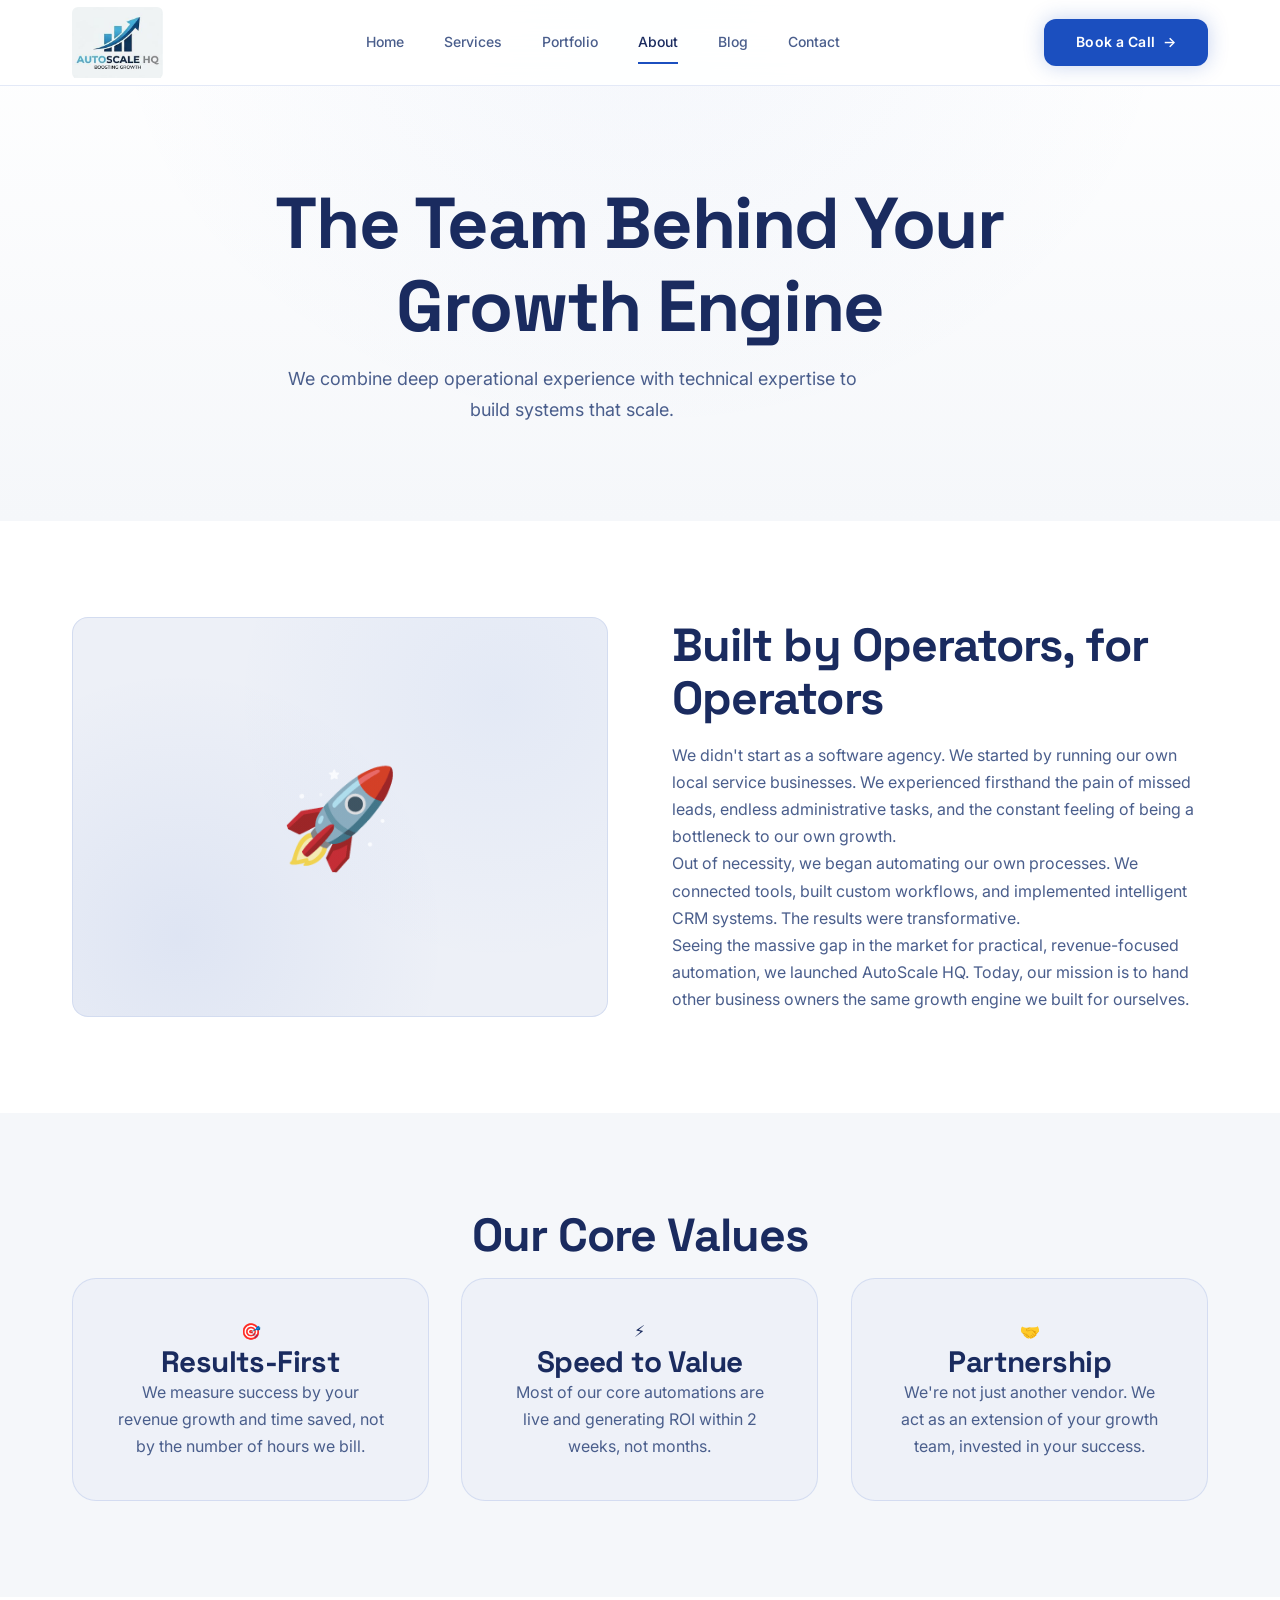
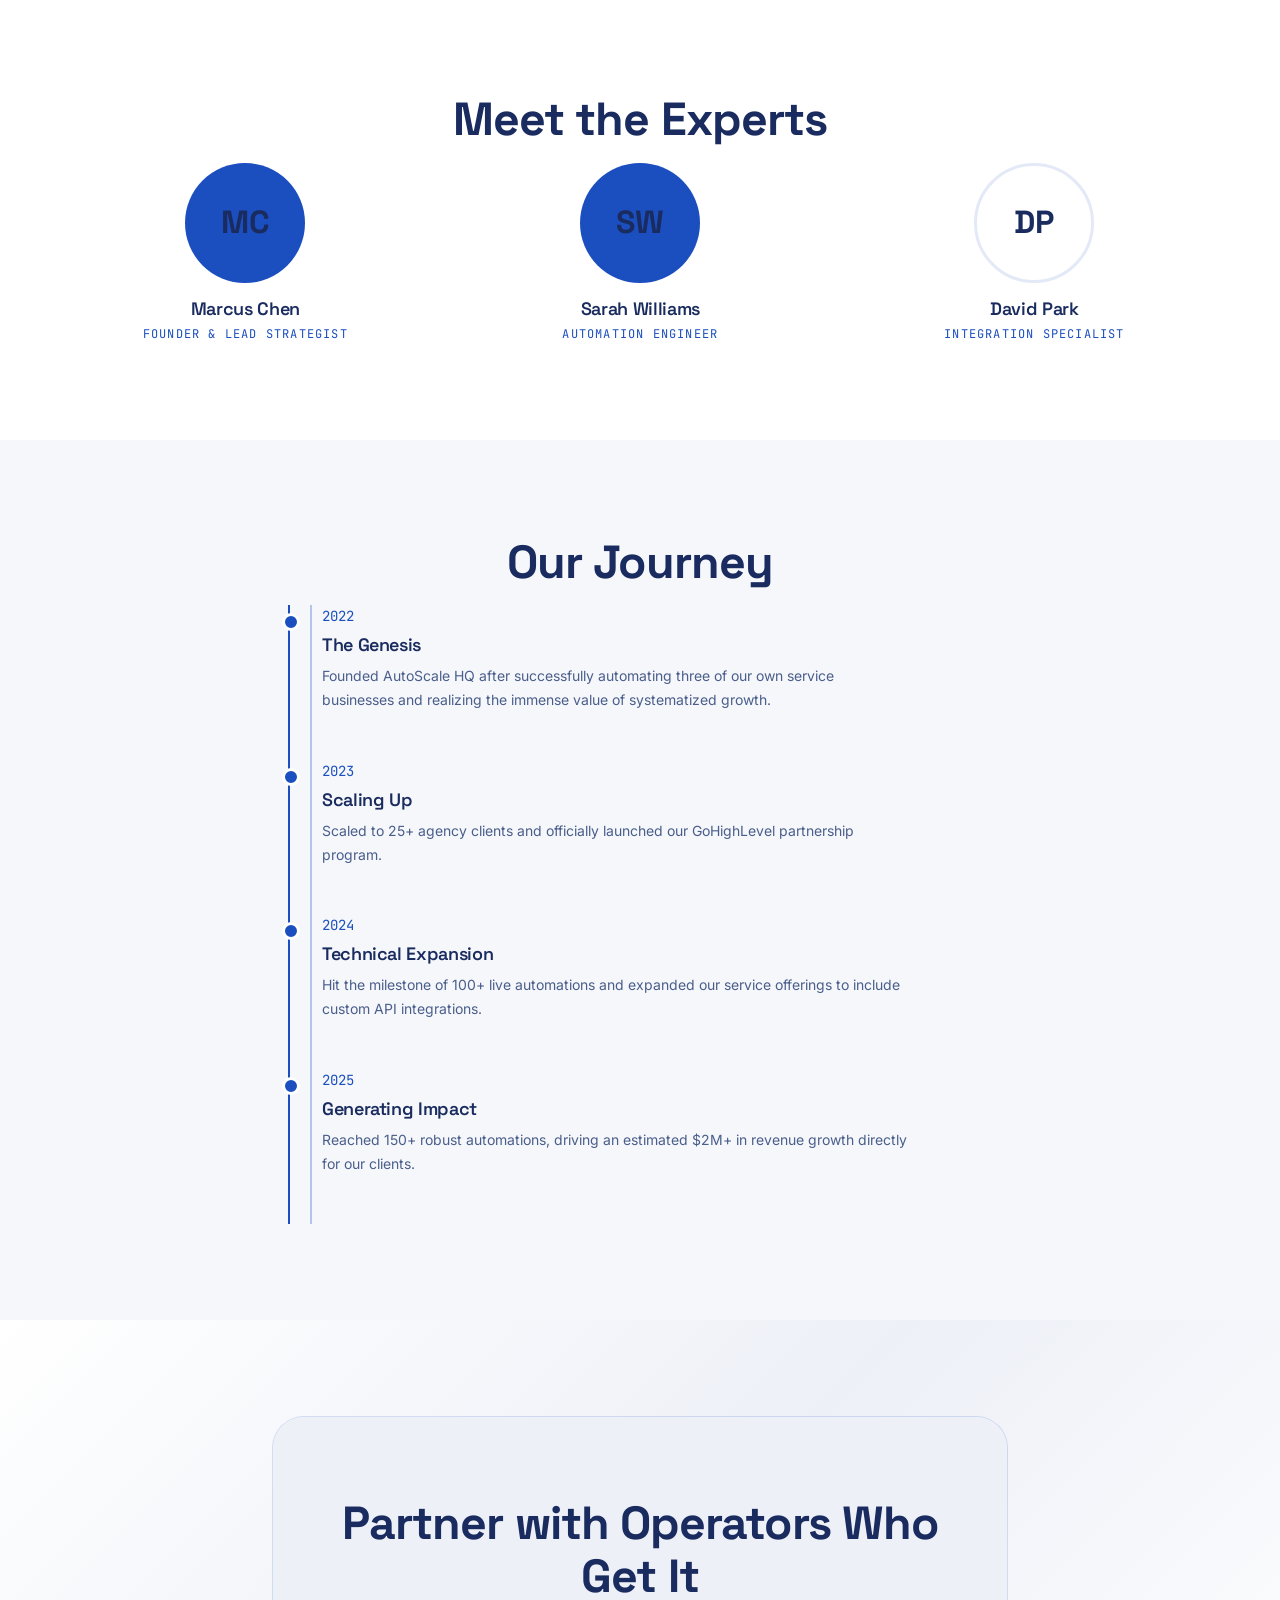
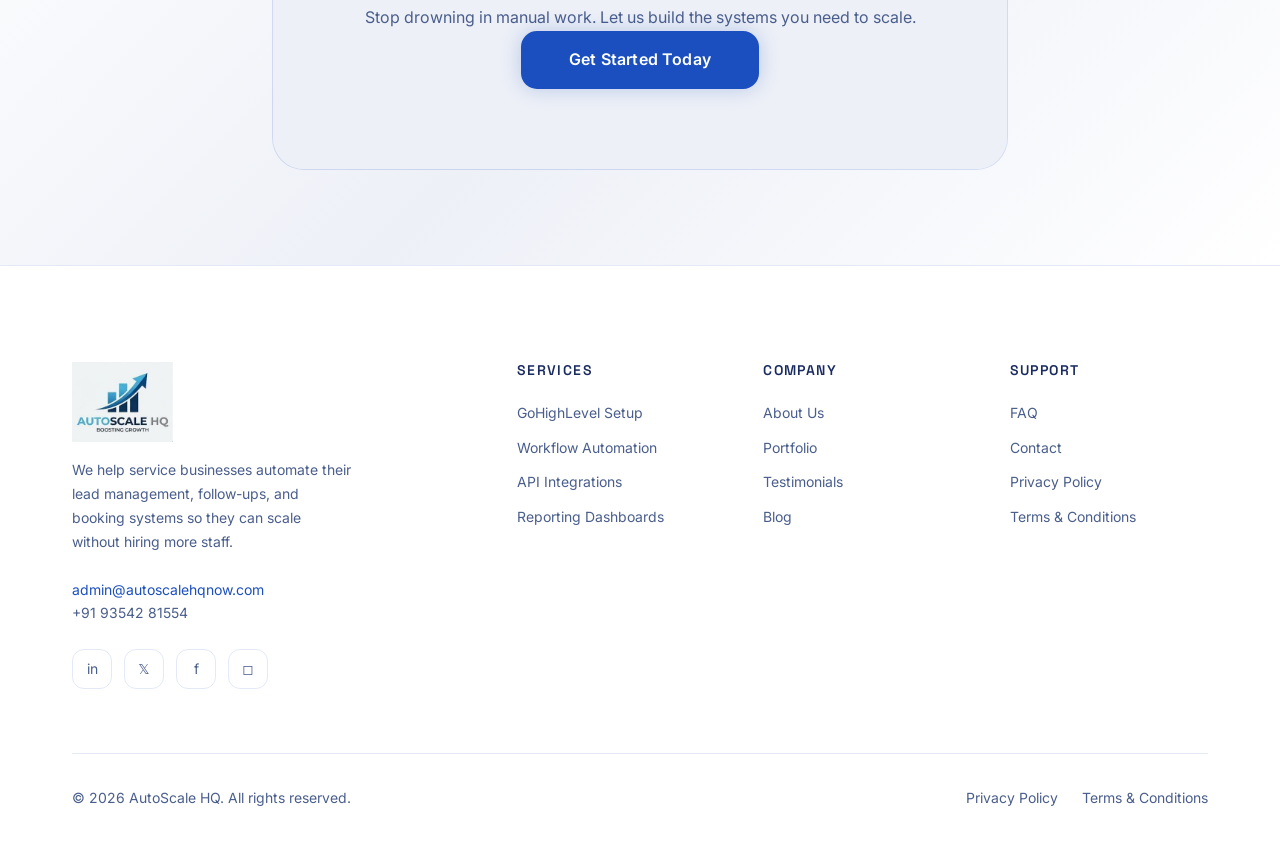
==== commit ae337636: "feat: update all CTA buttons to Calendly booking URL" ====
--- a/about.html
+++ b/about.html
@@ -146,7 +146,7 @@
       <div class="cta-banner card-glow p-12 rounded-2xl reveal-scale">
         <h2 class="text-3xl font-bold mb-4">Partner with Operators Who Get It</h2>
         <p class="text-lg mb-8 text-muted">Stop drowning in manual work. Let us build the systems you need to scale.</p>
-        <a href="contact.html" class="btn btn-primary btn-lg btn-magnetic">Get Started Today</a>
+        <a href="https://calendly.com/autoscalehqnow-info/30min" target="_blank" rel="noopener" class="btn btn-primary btn-lg btn-magnetic">Get Started Today</a>
       </div>
     </div>
   </section>
--- a/css/pages.css
+++ b/css/pages.css
@@ -0,0 +1,597 @@
+/* ============================================
+   AUTOSCALE HQ — Page-Specific Styles
+   Layouts unique to individual pages
+   ============================================ */
+
+/* ========== SERVICES PAGE ========== */
+.services-grid {
+  display: grid;
+  grid-template-columns: repeat(2, 1fr);
+  gap: var(--space-6);
+}
+
+.service-detail-card {
+  display: flex;
+  flex-direction: column;
+  height: 100%;
+}
+
+.service-detail-card .card-icon {
+  width: 64px;
+  height: 64px;
+  font-size: 1.8rem;
+}
+
+.service-detail-card .card-text {
+  flex: 1;
+  margin-bottom: var(--space-5);
+}
+
+.service-tags {
+  display: flex;
+  flex-wrap: wrap;
+  gap: var(--space-2);
+  margin-top: auto;
+  padding-top: var(--space-4);
+  border-top: 1px solid var(--color-border);
+}
+
+/* ========== SERVICE DETAIL PAGE ========== */
+.service-hero-split {
+  display: grid;
+  grid-template-columns: 1fr 1fr;
+  gap: var(--space-9);
+  align-items: center;
+  padding-top: calc(var(--nav-height) + var(--space-9));
+  padding-bottom: var(--space-9);
+}
+
+.service-hero-visual {
+  background: var(--color-surface);
+  border: 1px solid var(--color-border);
+  border-radius: var(--radius-xl);
+  padding: var(--space-8);
+  min-height: 400px;
+  display: flex;
+  align-items: center;
+  justify-content: center;
+  position: relative;
+  overflow: hidden;
+}
+
+.service-hero-visual::before {
+  content: '';
+  position: absolute;
+  inset: 0;
+  background: radial-gradient(circle at 30% 30%, rgba(27, 79, 191, 0.06) 0%, transparent 60%);
+}
+
+/* Terminal-style code block */
+.terminal-block {
+  background: var(--color-ink);
+  border: 1px solid var(--color-border);
+  border-radius: var(--radius-lg);
+  overflow: hidden;
+  font-family: var(--font-mono);
+  font-size: var(--text-sm);
+  width: 100%;
+}
+
+.terminal-header {
+  display: flex;
+  align-items: center;
+  gap: var(--space-2);
+  padding: var(--space-3) var(--space-4);
+  background: var(--color-surface);
+  border-bottom: 1px solid var(--color-border);
+}
+
+.terminal-dot {
+  width: 10px; height: 10px;
+  border-radius: 50%;
+}
+.terminal-dot.red    { background: #FF5F57; }
+.terminal-dot.yellow { background: #FEBC2E; }
+.terminal-dot.green  { background: #28C840; }
+
+.terminal-title {
+  margin-left: var(--space-3);
+  font-size: var(--text-xs);
+  color: var(--color-text-muted);
+}
+
+.terminal-body {
+  padding: var(--space-5);
+  line-height: 1.8;
+  color: var(--color-text-muted);
+}
+
+.terminal-body .line-comment { color: #6A737D; }
+.terminal-body .line-keyword { color: var(--color-teal); }
+.terminal-body .line-string  { color: var(--color-amber); }
+.terminal-body .line-func    { color: #B392F0; }
+
+.terminal-dots {
+  display: flex;
+  gap: var(--space-1);
+  align-items: center;
+}
+
+/* Feature comparison grid */
+.feature-grid {
+  display: grid;
+  grid-template-columns: 1fr 1fr;
+  gap: var(--space-6);
+}
+
+@media (max-width: 768px) {
+  .services-grid { grid-template-columns: 1fr; }
+  .service-hero-split { grid-template-columns: 1fr; }
+  .feature-grid { grid-template-columns: 1fr; }
+  .case-study-grid { grid-template-columns: 1fr !important; }
+  .case-study-visual { display: none; }
+}
+
+
+/* ========== PORTFOLIO PAGE ========== */
+.portfolio-grid {
+  display: grid;
+  grid-template-columns: repeat(2, 1fr);
+  gap: var(--space-6);
+}
+
+.portfolio-featured {
+  grid-column: span 2;
+}
+
+.portfolio-featured .case-card {
+  display: grid;
+  grid-template-columns: 1fr 1fr;
+}
+
+.portfolio-featured .case-card-image {
+  height: 100%;
+  min-height: 350px;
+}
+
+.portfolio-results-bar {
+  display: grid;
+  grid-template-columns: repeat(4, 1fr);
+  gap: var(--space-6);
+  padding: var(--space-8);
+  background: var(--color-surface);
+  border: 1px solid var(--color-border);
+  border-radius: var(--radius-xl);
+}
+
+.result-item {
+  text-align: center;
+}
+
+.result-value {
+  font-family: var(--font-heading);
+  font-size: var(--text-4xl);
+  font-weight: 700;
+  color: var(--color-teal);
+  margin-bottom: var(--space-2);
+}
+
+.result-label {
+  font-family: var(--font-mono);
+  font-size: var(--text-xs);
+  color: var(--color-text-muted);
+  text-transform: uppercase;
+  letter-spacing: 0.1em;
+}
+
+@media (max-width: 768px) {
+  .portfolio-grid { grid-template-columns: 1fr; }
+  .portfolio-featured { grid-column: span 1; }
+  .portfolio-featured .case-card { grid-template-columns: 1fr; }
+  .portfolio-results-bar { grid-template-columns: repeat(2, 1fr); }
+}
+
+/* ========== ABOUT PAGE ========== */
+.about-story {
+  display: grid;
+  grid-template-columns: 1fr 1fr;
+  gap: var(--space-9);
+  align-items: center;
+}
+
+.about-image-placeholder {
+  background: var(--color-surface);
+  border: 1px solid var(--color-border);
+  border-radius: var(--radius-xl);
+  min-height: 400px;
+  display: flex;
+  align-items: center;
+  justify-content: center;
+  position: relative;
+  overflow: hidden;
+}
+
+.about-image-placeholder::before {
+  content: '';
+  position: absolute;
+  inset: 0;
+  background: 
+    radial-gradient(circle at 20% 80%, rgba(27, 79, 191, 0.07) 0%, transparent 50%),
+    radial-gradient(circle at 80% 20%, rgba(46, 106, 214, 0.05) 0%, transparent 50%);
+}
+
+.values-grid {
+  display: grid;
+  grid-template-columns: repeat(3, 1fr);
+  gap: var(--space-6);
+}
+
+.value-card {
+  text-align: center;
+  padding: var(--space-7);
+}
+
+.value-icon {
+  font-size: var(--text-4xl);
+  margin-bottom: var(--space-4);
+}
+
+.timeline {
+  position: relative;
+  padding-left: var(--space-9);
+}
+
+.timeline::before {
+  content: '';
+  position: absolute;
+  top: 0; bottom: 0;
+  left: 20px;
+  width: 2px;
+  background: linear-gradient(180deg, var(--color-teal), var(--color-amber));
+  opacity: 0.3;
+}
+
+.timeline-item {
+  position: relative;
+  padding-bottom: var(--space-8);
+}
+
+.timeline-dot {
+  position: absolute;
+  left: calc(-1 * var(--space-9) + 12px);
+  top: 4px;
+  width: 18px; height: 18px;
+  border-radius: 50%;
+  background: var(--color-teal);
+  border: 3px solid var(--color-ink);
+  z-index: 1;
+}
+
+.timeline-year {
+  font-family: var(--font-mono);
+  font-size: var(--text-sm);
+  color: var(--color-teal);
+  margin-bottom: var(--space-2);
+}
+
+.timeline-title {
+  font-family: var(--font-heading);
+  font-size: var(--text-lg);
+  font-weight: 600;
+  margin-bottom: var(--space-2);
+}
+
+.timeline-text {
+  font-size: var(--text-sm);
+  color: var(--color-text-muted);
+}
+
+@media (max-width: 768px) {
+  .about-story { grid-template-columns: 1fr; }
+  .values-grid { grid-template-columns: 1fr; }
+}
+
+/* ========== TESTIMONIALS PAGE ========== */
+.testimonials-grid {
+  display: grid;
+  grid-template-columns: repeat(3, 1fr);
+  gap: var(--space-6);
+}
+
+.testimonial-featured {
+  grid-column: span 3;
+  display: grid;
+  grid-template-columns: 1fr 2fr;
+  gap: var(--space-8);
+  padding: var(--space-8);
+  background: linear-gradient(135deg, rgba(27, 79, 191, 0.04), rgba(46, 106, 214, 0.04));
+}
+
+.testimonial-featured-avatar {
+  width: 100%;
+  aspect-ratio: 1;
+  border-radius: var(--radius-xl);
+  background: linear-gradient(135deg, var(--color-surface-2), var(--color-surface-3));
+  display: flex;
+  align-items: center;
+  justify-content: center;
+  font-size: var(--text-7xl);
+  max-width: 200px;
+}
+
+@media (max-width: 1024px) {
+  .testimonials-grid { grid-template-columns: repeat(2, 1fr); }
+  .testimonial-featured { grid-column: span 2; }
+}
+@media (max-width: 768px) {
+  .testimonials-grid { grid-template-columns: 1fr; }
+  .testimonial-featured {
+    grid-column: span 1;
+    grid-template-columns: 1fr;
+  }
+}
+
+/* ========== BLOG PAGE ========== */
+.blog-featured {
+  display: grid;
+  grid-template-columns: 1fr 1fr;
+  gap: var(--space-8);
+  align-items: center;
+  background: var(--color-surface);
+  border: 1px solid var(--color-border);
+  border-radius: var(--radius-xl);
+  overflow: hidden;
+  margin-bottom: var(--space-9);
+  transition: all var(--transition-base);
+}
+.blog-featured:hover {
+  border-color: var(--color-border-light);
+}
+
+.blog-featured-image {
+  height: 100%;
+  min-height: 300px;
+  background: linear-gradient(135deg, var(--color-surface-2), var(--color-surface-3));
+}
+
+.blog-featured-body {
+  padding: var(--space-8);
+}
+
+.blog-grid {
+  display: grid;
+  grid-template-columns: repeat(3, 1fr);
+  gap: var(--space-6);
+}
+
+@media (max-width: 1024px) {
+  .blog-grid { grid-template-columns: repeat(2, 1fr); }
+}
+@media (max-width: 768px) {
+  .blog-featured { grid-template-columns: 1fr; }
+  .blog-grid { grid-template-columns: 1fr; }
+}
+
+/* ========== CONTACT PAGE ========== */
+.contact-split {
+  display: grid;
+  grid-template-columns: 1.2fr 0.8fr;
+  gap: var(--space-9);
+  align-items: start;
+}
+
+.contact-form-card {
+  background: var(--color-surface);
+  border: 1px solid var(--color-border);
+  border-radius: var(--radius-xl);
+  padding: var(--space-8);
+}
+
+.contact-info {
+  display: flex;
+  flex-direction: column;
+  gap: var(--space-6);
+}
+
+.contact-info-card {
+  background: var(--color-surface);
+  border: 1px solid var(--color-border);
+  border-radius: var(--radius-xl);
+  padding: var(--space-6);
+  display: flex;
+  gap: var(--space-4);
+  align-items: flex-start;
+  transition: all var(--transition-base);
+}
+.contact-info-card:hover {
+  border-color: var(--color-border-light);
+  transform: translateY(-2px);
+}
+
+.contact-icon {
+  width: 48px; height: 48px;
+  border-radius: var(--radius-lg);
+  background: rgba(27, 79, 191, 0.08);
+  color: var(--color-teal);
+  display: flex;
+  align-items: center;
+  justify-content: center;
+  font-size: var(--text-xl);
+  flex-shrink: 0;
+}
+
+.contact-info-title {
+  font-family: var(--font-heading);
+  font-weight: 600;
+  margin-bottom: var(--space-1);
+}
+
+.contact-info-text {
+  font-size: var(--text-sm);
+  color: var(--color-text-muted);
+}
+
+.contact-info-text a {
+  color: var(--color-teal);
+  transition: opacity var(--transition-fast);
+}
+.contact-info-text a:hover { opacity: 0.8; }
+
+/* Form success state */
+.form-success {
+  text-align: center;
+  padding: var(--space-10);
+  display: none;
+}
+
+.form-success.show { display: block; }
+
+.form-success-icon {
+  width: 80px; height: 80px;
+  border-radius: 50%;
+  background: rgba(27, 79, 191, 0.08);
+  border: 2px solid var(--color-teal);
+  display: flex;
+  align-items: center;
+  justify-content: center;
+  font-size: var(--text-3xl);
+  margin: 0 auto var(--space-5);
+  animation: scaleIn 0.5s var(--ease-out);
+}
+
+@media (max-width: 768px) {
+  .contact-split { grid-template-columns: 1fr; }
+}
+
+/* ========== FAQ PAGE ========== */
+.faq-grid {
+  max-width: 800px;
+  margin-inline: auto;
+}
+
+.faq-categories {
+  display: flex;
+  gap: var(--space-3);
+  justify-content: center;
+  margin-bottom: var(--space-8);
+  flex-wrap: wrap;
+}
+
+.faq-category-btn {
+  padding: var(--space-2) var(--space-5);
+  border: 1px solid var(--color-border);
+  border-radius: var(--radius-full);
+  font-size: var(--text-sm);
+  color: var(--color-text-muted);
+  cursor: pointer;
+  transition: all var(--transition-base);
+  background: transparent;
+}
+.faq-category-btn:hover,
+.faq-category-btn.active {
+  border-color: var(--color-teal);
+  color: var(--color-teal);
+  background: rgba(27, 79, 191, 0.05);
+}
+
+/* ========== LEGAL PAGES ========== */
+.legal-content {
+  max-width: 800px;
+  margin-inline: auto;
+}
+
+.legal-content h2 {
+  font-size: var(--text-2xl);
+  margin-top: var(--space-9);
+  margin-bottom: var(--space-4);
+  padding-top: var(--space-6);
+  border-top: 1px solid var(--color-border);
+}
+
+.legal-content h2:first-of-type {
+  margin-top: 0;
+  padding-top: 0;
+  border-top: none;
+}
+
+.legal-content h3 {
+  font-size: var(--text-xl);
+  margin-top: var(--space-6);
+  margin-bottom: var(--space-3);
+}
+
+.legal-content p {
+  margin-bottom: var(--space-4);
+  max-width: none;
+}
+
+.legal-content ul {
+  margin-bottom: var(--space-4);
+  padding-left: var(--space-6);
+}
+
+.legal-content ul li {
+  list-style: disc;
+  margin-bottom: var(--space-2);
+  color: var(--color-text-muted);
+  font-size: var(--text-sm);
+}
+
+.legal-content ul li::marker {
+  color: var(--color-teal);
+}
+
+.legal-toc {
+  background: var(--color-surface);
+  border: 1px solid var(--color-border);
+  border-radius: var(--radius-lg);
+  padding: var(--space-6);
+  margin-bottom: var(--space-8);
+}
+
+.legal-toc-title {
+  font-family: var(--font-mono);
+  font-size: var(--text-xs);
+  color: var(--color-teal);
+  text-transform: uppercase;
+  letter-spacing: 0.1em;
+  margin-bottom: var(--space-4);
+}
+
+.legal-toc ol {
+  counter-reset: toc-counter;
+  padding-left: 0;
+}
+
+.legal-toc ol li {
+  counter-increment: toc-counter;
+  padding: var(--space-2) 0;
+  border-bottom: 1px solid var(--color-border);
+}
+
+.legal-toc ol li:last-child {
+  border-bottom: none;
+}
+
+.legal-toc ol li a {
+  color: var(--color-text-muted);
+  font-size: var(--text-sm);
+  transition: color var(--transition-fast);
+}
+
+.legal-toc ol li a:hover {
+  color: var(--color-teal);
+}
+
+.legal-toc ol li a::before {
+  content: counter(toc-counter) ". ";
+  color: var(--color-teal);
+  font-family: var(--font-mono);
+}
+
+.legal-last-updated {
+  font-family: var(--font-mono);
+  font-size: var(--text-sm);
+  color: var(--color-text-muted);
+  margin-bottom: var(--space-6);
+}
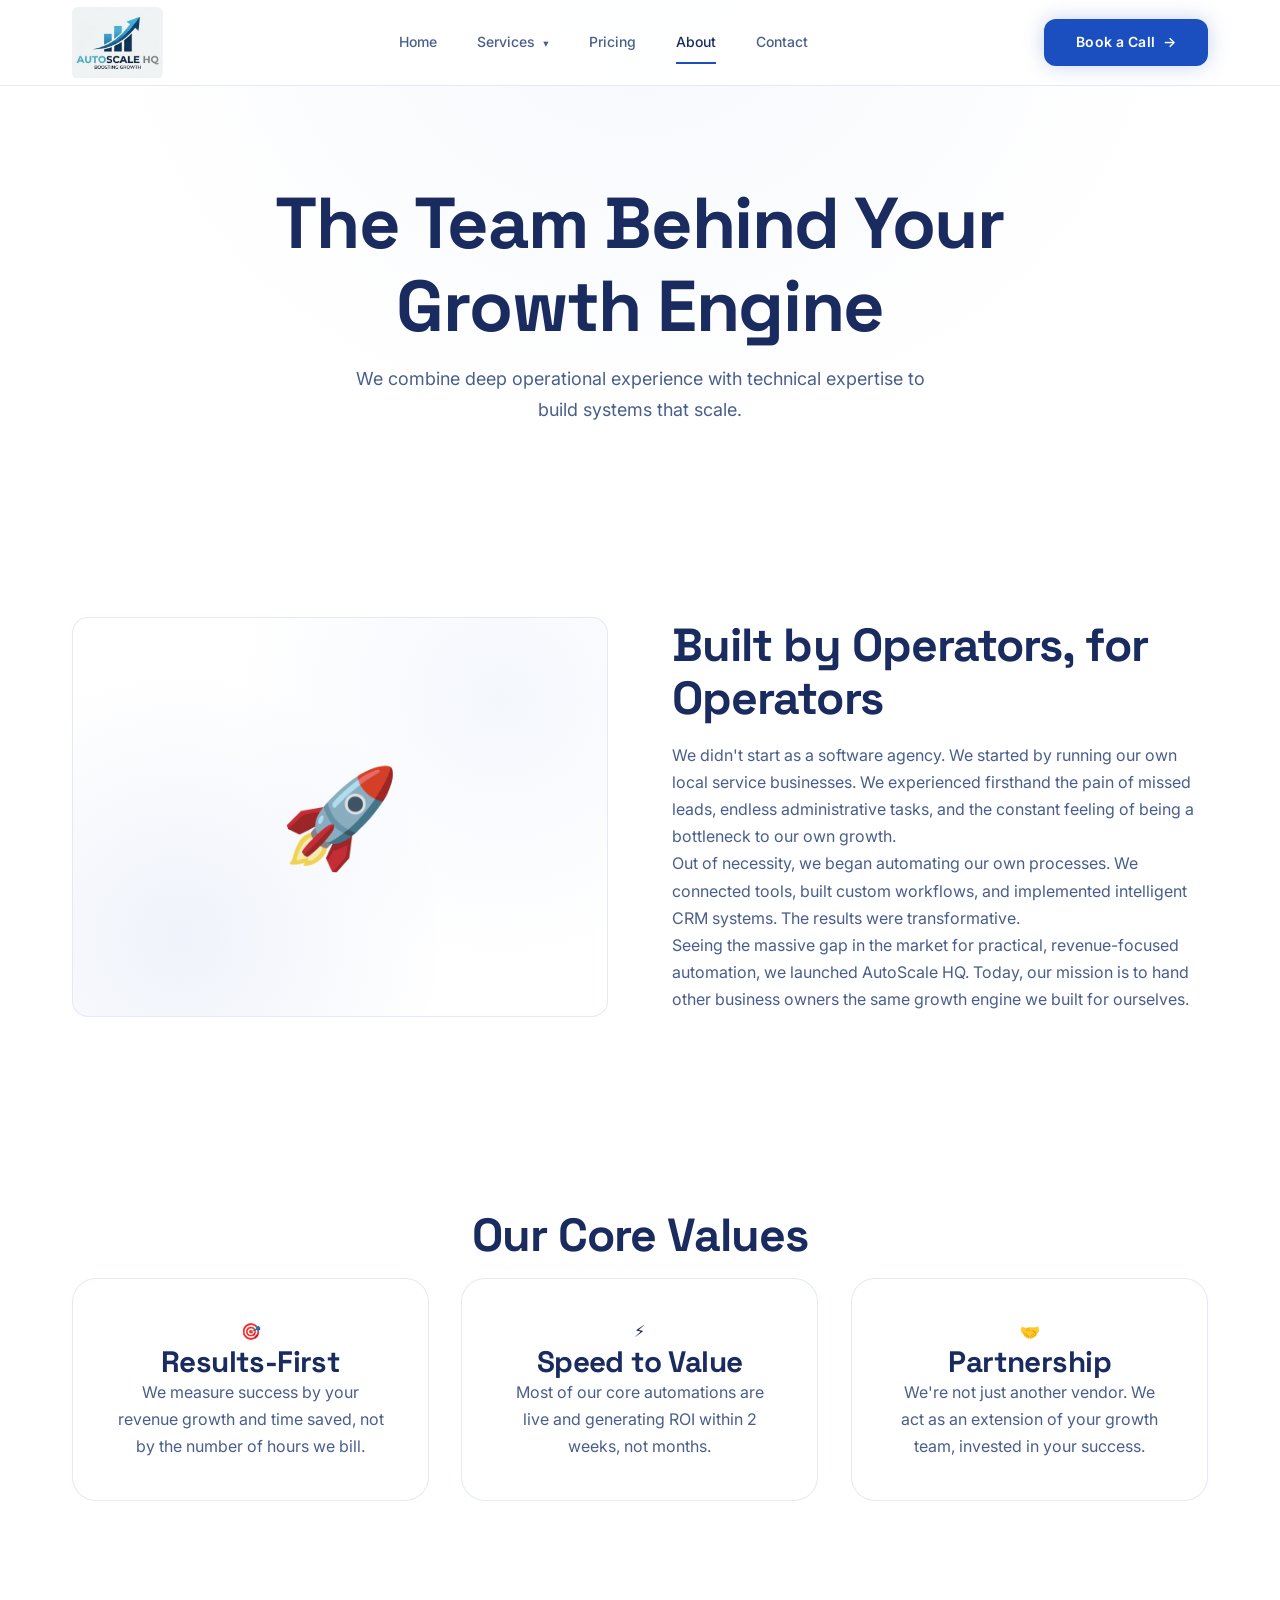
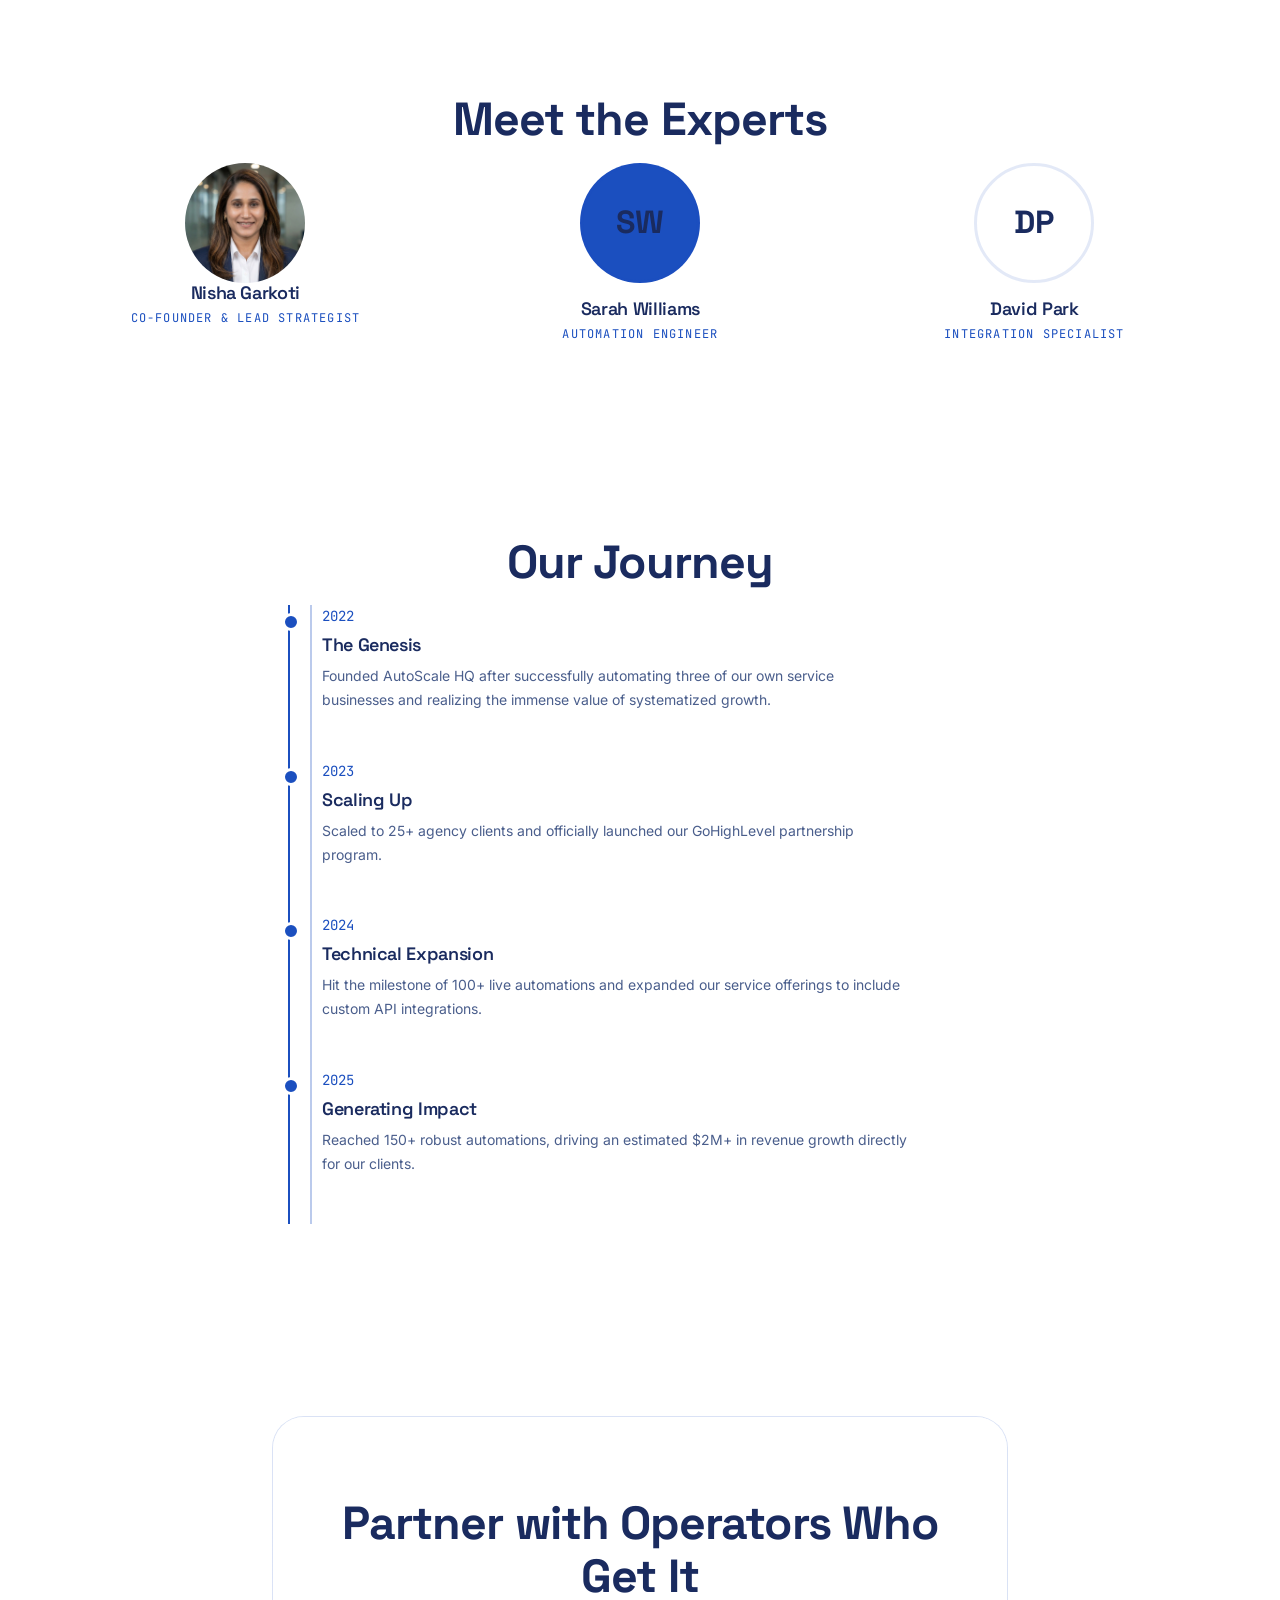
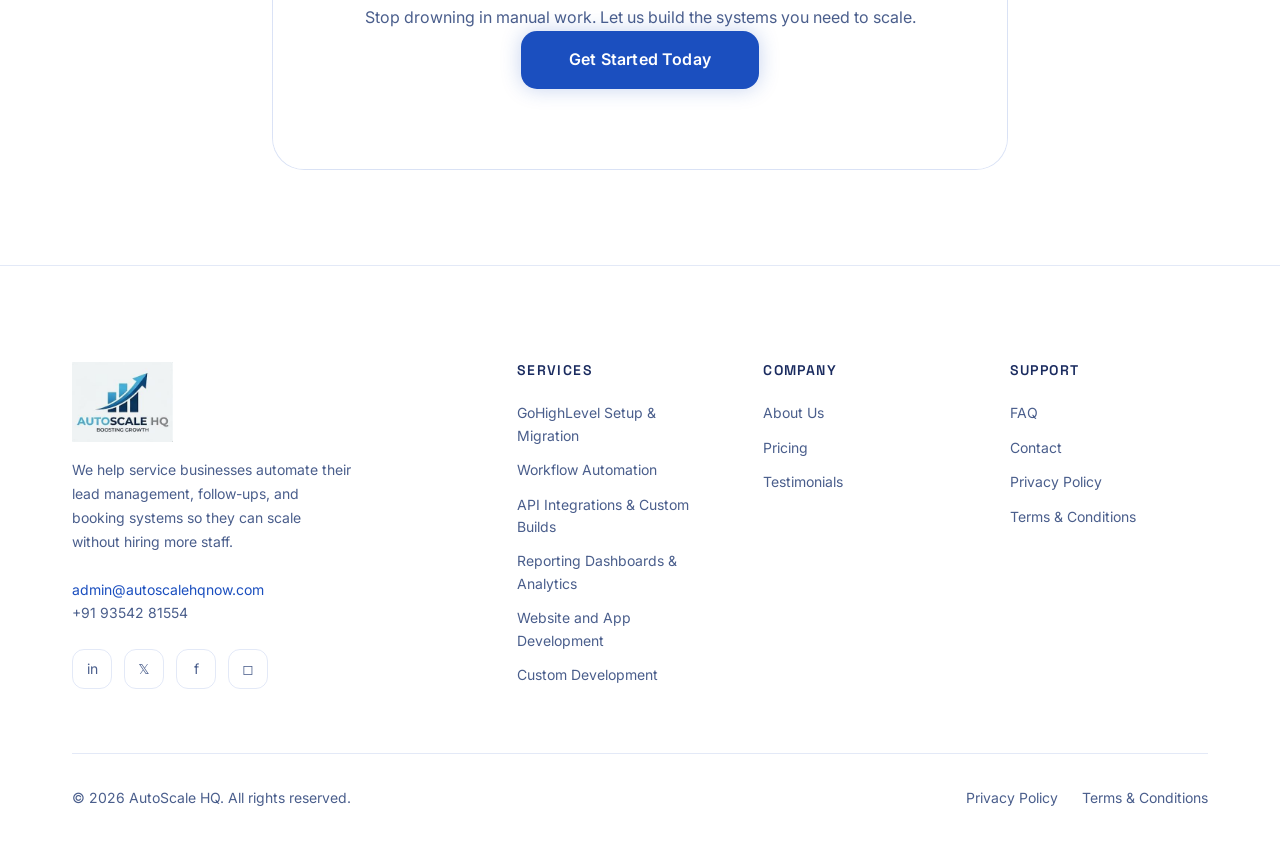
==== commit 515966c6: "feat: replace Marcus Chen with Nisha Garkoti (Co-Founder & Lead Strategist) with photo" ====
--- a/about.html
+++ b/about.html
@@ -82,9 +82,9 @@
       </div>
       <div class="grid grid-3 gap-8" data-stagger>
         <div class="team-card text-center reveal-scale">
-          <div class="team-avatar mx-auto mb-4" style="width: 120px; height: 120px; background: var(--color-teal); border-radius: 50%; display: flex; align-items: center; justify-content: center; font-size: 2rem; font-weight: bold; color: var(--color-bg);">MC</div>
-          <h3 class="team-name text-xl font-bold">Marcus Chen</h3>
-          <p class="team-role text-teal mt-1">Founder & Lead Strategist</p>
+          <img src="assets/nisha-garkoti.jpg" alt="Nisha Garkoti" class="mx-auto mb-4" style="width: 120px; height: 120px; border-radius: 50%; object-fit: cover;">
+          <h3 class="team-name text-xl font-bold">Nisha Garkoti</h3>
+          <p class="team-role text-teal mt-1">Co-Founder &amp; Lead Strategist</p>
         </div>
         <div class="team-card text-center reveal-scale">
           <div class="team-avatar mx-auto mb-4" style="width: 120px; height: 120px; background: var(--color-amber); border-radius: 50%; display: flex; align-items: center; justify-content: center; font-size: 2rem; font-weight: bold; color: var(--color-bg);">SW</div>
--- a/css/design-system.css
+++ b/css/design-system.css
@@ -7,12 +7,12 @@
 :root {
   /* Colors — Primary */
   --color-ink: #FFFFFF;
-  --color-ink-light: #F5F7FA;
-  --color-surface: #EDF0F7;
-  --color-surface-2: #E2E7F0;
-  --color-surface-3: #D8DEE9;
-  --color-paper: #0B0F14;
-  --color-paper-dark: #1A2030;
+  --color-ink-light: #FFFFFF;
+  --color-surface: #FFFFFF;
+  --color-surface-2: #FFFFFF;
+  --color-surface-3: #FFFFFF;
+  --color-paper: #FFFFFF;
+  --color-paper-dark: #FFFFFF;
 
   /* Colors — Accents */
   --color-teal: #1B4FBF;
@@ -219,22 +219,22 @@
   position: relative;
 }
 
-.section-dark   { background-color: var(--color-ink); }
-.section-medium { background-color: var(--color-ink-light); }
+.section-dark   { background-color: #FFFFFF; }
+.section-medium { background-color: #FFFFFF; }
 
 .section-light {
-  background-color: var(--color-paper);
-  color: var(--color-text-dark);
+  background-color: #FFFFFF;
+  color: var(--color-text);
 }
 .section-light h1,
 .section-light h2,
 .section-light h3,
-.section-light h4 { color: var(--color-text-dark); }
-.section-light p  { color: #B0BEC5; }
-.section-light .section-label { color: var(--color-teal-light); }
+.section-light h4 { color: var(--color-text); }
+.section-light p  { color: var(--color-text-muted); }
+.section-light .section-label { color: var(--color-teal); }
 
 .section-gradient {
-  background: linear-gradient(135deg, var(--color-ink) 0%, var(--color-surface) 50%, var(--color-ink) 100%);
+  background: #FFFFFF;
 }
 
 /* Section header pattern */
@@ -255,9 +255,13 @@
   font-size: var(--text-lg);
   color: var(--color-text-muted);
   max-width: 600px;
+  margin-inline: auto;
 }
 
 .section-header { margin-bottom: var(--space-9); }
+.section-header.text-center .section-subtitle {
+  margin-inline: auto;
+}
 
 /* --- Text Utilities --- */
 .text-teal   { color: var(--color-teal); }
--- a/css/components.css
+++ b/css/components.css
@@ -78,9 +78,7 @@
 
 /* Glassmorphism card with mouse-tracking glow */
 .card-glass {
-  background: rgba(237, 240, 247, 0.85);
-  backdrop-filter: blur(16px) saturate(180%);
-  -webkit-backdrop-filter: blur(16px) saturate(180%);
+  background: #FFFFFF;
   border: 1px solid var(--color-border);
   border-radius: var(--radius-xl);
   padding: var(--space-7);
@@ -293,6 +291,88 @@
 .nav-item.active::after,
 .nav-item:hover::after { width: 100%; }
 
+/* ========== DROPDOWN SUB-MENU ========== */
+.nav-item-dropdown {
+  position: relative;
+  display: inline-flex;
+  align-items: center;
+}
+
+.dropdown-arrow {
+  font-size: 0.75em;
+  margin-left: 4px;
+  transition: transform var(--transition-fast);
+  display: inline-block;
+}
+
+.nav-item-dropdown:hover .dropdown-arrow {
+  transform: rotate(180deg);
+}
+
+.dropdown-menu {
+  position: absolute;
+  top: 100%;
+  left: -12px;
+  min-width: 290px;
+  background: #FFFFFF;
+  border: 1px solid var(--color-border);
+  border-radius: var(--radius-lg);
+  box-shadow: 0 10px 30px rgba(0, 0, 0, 0.08);
+  padding: var(--space-3) 0;
+  opacity: 0;
+  visibility: hidden;
+  transform: translateY(8px);
+  transition: all var(--transition-fast);
+  z-index: 1100;
+}
+
+.nav-item-dropdown:hover .dropdown-menu {
+  opacity: 1;
+  visibility: visible;
+  transform: translateY(0);
+}
+
+.dropdown-item {
+  display: block;
+  padding: var(--space-3) var(--space-5);
+  color: var(--color-text);
+  font-size: var(--text-sm);
+  font-weight: 500;
+  transition: background var(--transition-fast), color var(--transition-fast);
+  white-space: nowrap;
+}
+
+.dropdown-item:hover {
+  background: rgba(27, 79, 191, 0.05);
+  color: var(--color-teal);
+}
+
+/* Mobile sub-menu */
+.mobile-nav-group {
+  display: flex;
+  flex-direction: column;
+}
+
+.mobile-sub-menu {
+  display: flex;
+  flex-direction: column;
+  padding-left: var(--space-4);
+  gap: var(--space-2);
+  margin-top: var(--space-2);
+  margin-bottom: var(--space-3);
+}
+
+.mobile-sub-item {
+  font-size: var(--text-sm);
+  color: var(--color-text-muted);
+  padding: var(--space-2) 0;
+  transition: color var(--transition-fast);
+}
+
+.mobile-sub-item:hover {
+  color: var(--color-teal);
+}
+
 .header-cta {
   display: flex;
   align-items: center;
@@ -656,12 +736,11 @@
 }
 
 .testimonial-quote {
-  color: var(--color-teal);
-  font-size: var(--text-4xl);
-  line-height: 1;
-  margin-bottom: var(--space-2);
-  opacity: 0.4;
-  font-family: Georgia, serif;
+  font-size: var(--text-base);
+  color: var(--color-text-muted);
+  line-height: 1.8;
+  margin-bottom: var(--space-5);
+  font-style: italic;
 }
 
 .testimonial-stars {
@@ -701,7 +780,7 @@
 .testimonial-name {
   font-family: var(--font-heading);
   font-weight: 600;
-  font-size: var(--text-sm);
+  font-size: var(--text-base);
   color: var(--color-text);
 }
 
@@ -741,7 +820,7 @@
 /* ========== PAGE HERO ========== */
 .page-hero {
   padding: calc(var(--nav-height) + var(--space-11)) 0 var(--space-11);
-  background: linear-gradient(180deg, var(--color-ink) 0%, var(--color-ink-light) 100%);
+  background: #FFFFFF;
   text-align: center;
   position: relative;
   overflow: hidden;
--- a/css/pages.css
+++ b/css/pages.css
@@ -595,3 +595,167 @@
   color: var(--color-text-muted);
   margin-bottom: var(--space-6);
 }
+
+/* ========== PRICING PAGE ========== */
+.pricing-tab-bar {
+  display: flex;
+  align-items: center;
+  justify-content: space-between;
+  gap: var(--space-2);
+  flex-wrap: nowrap;
+  margin-bottom: var(--space-8);
+  background: rgba(27, 79, 191, 0.04);
+  padding: var(--space-2);
+  border-radius: var(--radius-xl);
+  border: 1px solid var(--color-border);
+  max-width: 1100px;
+  margin-inline: auto;
+  overflow-x: auto;
+  scrollbar-width: none;
+}
+
+.pricing-tab-bar::-webkit-scrollbar {
+  display: none;
+}
+
+.pricing-tab-btn {
+  flex: 1 1 0;
+  padding: var(--space-3) var(--space-3);
+  font-family: var(--font-heading);
+  font-size: var(--text-sm);
+  font-weight: 600;
+  color: var(--color-text-muted);
+  border-radius: var(--radius-lg);
+  border: none;
+  background: transparent;
+  cursor: pointer;
+  transition: all var(--transition-fast);
+  display: inline-flex;
+  align-items: center;
+  justify-content: center;
+  gap: var(--space-2);
+  white-space: nowrap;
+}
+
+.pricing-tab-btn:hover {
+  color: var(--color-text);
+  background: rgba(27, 79, 191, 0.06);
+}
+
+.pricing-tab-btn.active {
+  background: var(--color-teal);
+  color: #FFFFFF;
+  box-shadow: 0 4px 14px rgba(27, 79, 191, 0.25);
+}
+
+.pricing-tab-panel {
+  display: none;
+}
+
+.pricing-tab-panel.active {
+  display: block;
+  animation: tabFadeIn 0.35s ease-in-out;
+}
+
+@keyframes tabFadeIn {
+  from { opacity: 0; transform: translateY(6px); }
+  to { opacity: 1; transform: translateY(0); }
+}
+
+.pricing-table-wrapper {
+  background: #FFFFFF;
+  border: 1px solid var(--color-border);
+  border-radius: var(--radius-xl);
+  overflow-x: auto;
+  margin-top: var(--space-6);
+  box-shadow: 0 4px 20px rgba(0, 0, 0, 0.05);
+}
+
+.pricing-table {
+  width: 100%;
+  border-collapse: collapse;
+  text-align: left;
+  min-width: 650px;
+  background: #FFFFFF;
+}
+
+.pricing-table th {
+  background: #FFFFFF;
+  color: var(--color-text);
+  font-family: var(--font-heading);
+  font-weight: 700;
+  font-size: var(--text-xs);
+  text-transform: uppercase;
+  letter-spacing: 0.08em;
+  padding: var(--space-4) var(--space-6);
+  border-bottom: 2px solid var(--color-border);
+}
+
+.pricing-table td {
+  padding: var(--space-5) var(--space-6);
+  border-bottom: 1px solid var(--color-border);
+  color: var(--color-text-muted);
+  font-size: var(--text-sm);
+  vertical-align: top;
+  background: #FFFFFF;
+}
+
+.pricing-table tr:last-child td {
+  border-bottom: none;
+}
+
+.pricing-table tr:hover td {
+  background: rgba(27, 79, 191, 0.03);
+}
+
+.pricing-table .pkg-name {
+  font-family: var(--font-heading);
+  font-weight: 700;
+  font-size: var(--text-base);
+  color: var(--color-text);
+}
+
+.pricing-table .pkg-price {
+  font-family: var(--font-heading);
+  font-weight: 700;
+  font-size: var(--text-xl);
+  color: var(--color-teal);
+  white-space: nowrap;
+}
+
+.pricing-table .pkg-unit {
+  font-size: var(--text-xs);
+  color: var(--color-text-muted);
+  font-weight: 400;
+  display: block;
+}
+
+.pricing-table .pkg-ideal {
+  color: var(--color-text-muted);
+  font-weight: 500;
+}
+
+.pricing-deliverables {
+  list-style: none;
+  padding: 0;
+  margin: 0;
+  display: flex;
+  flex-direction: column;
+  gap: var(--space-2);
+}
+
+.pricing-deliverables li {
+  position: relative;
+  padding-left: var(--space-5);
+  color: var(--color-text-muted);
+  font-size: var(--text-sm);
+  line-height: 1.5;
+}
+
+.pricing-deliverables li::before {
+  content: "✓";
+  position: absolute;
+  left: 0;
+  color: var(--color-teal);
+  font-weight: 700;
+}
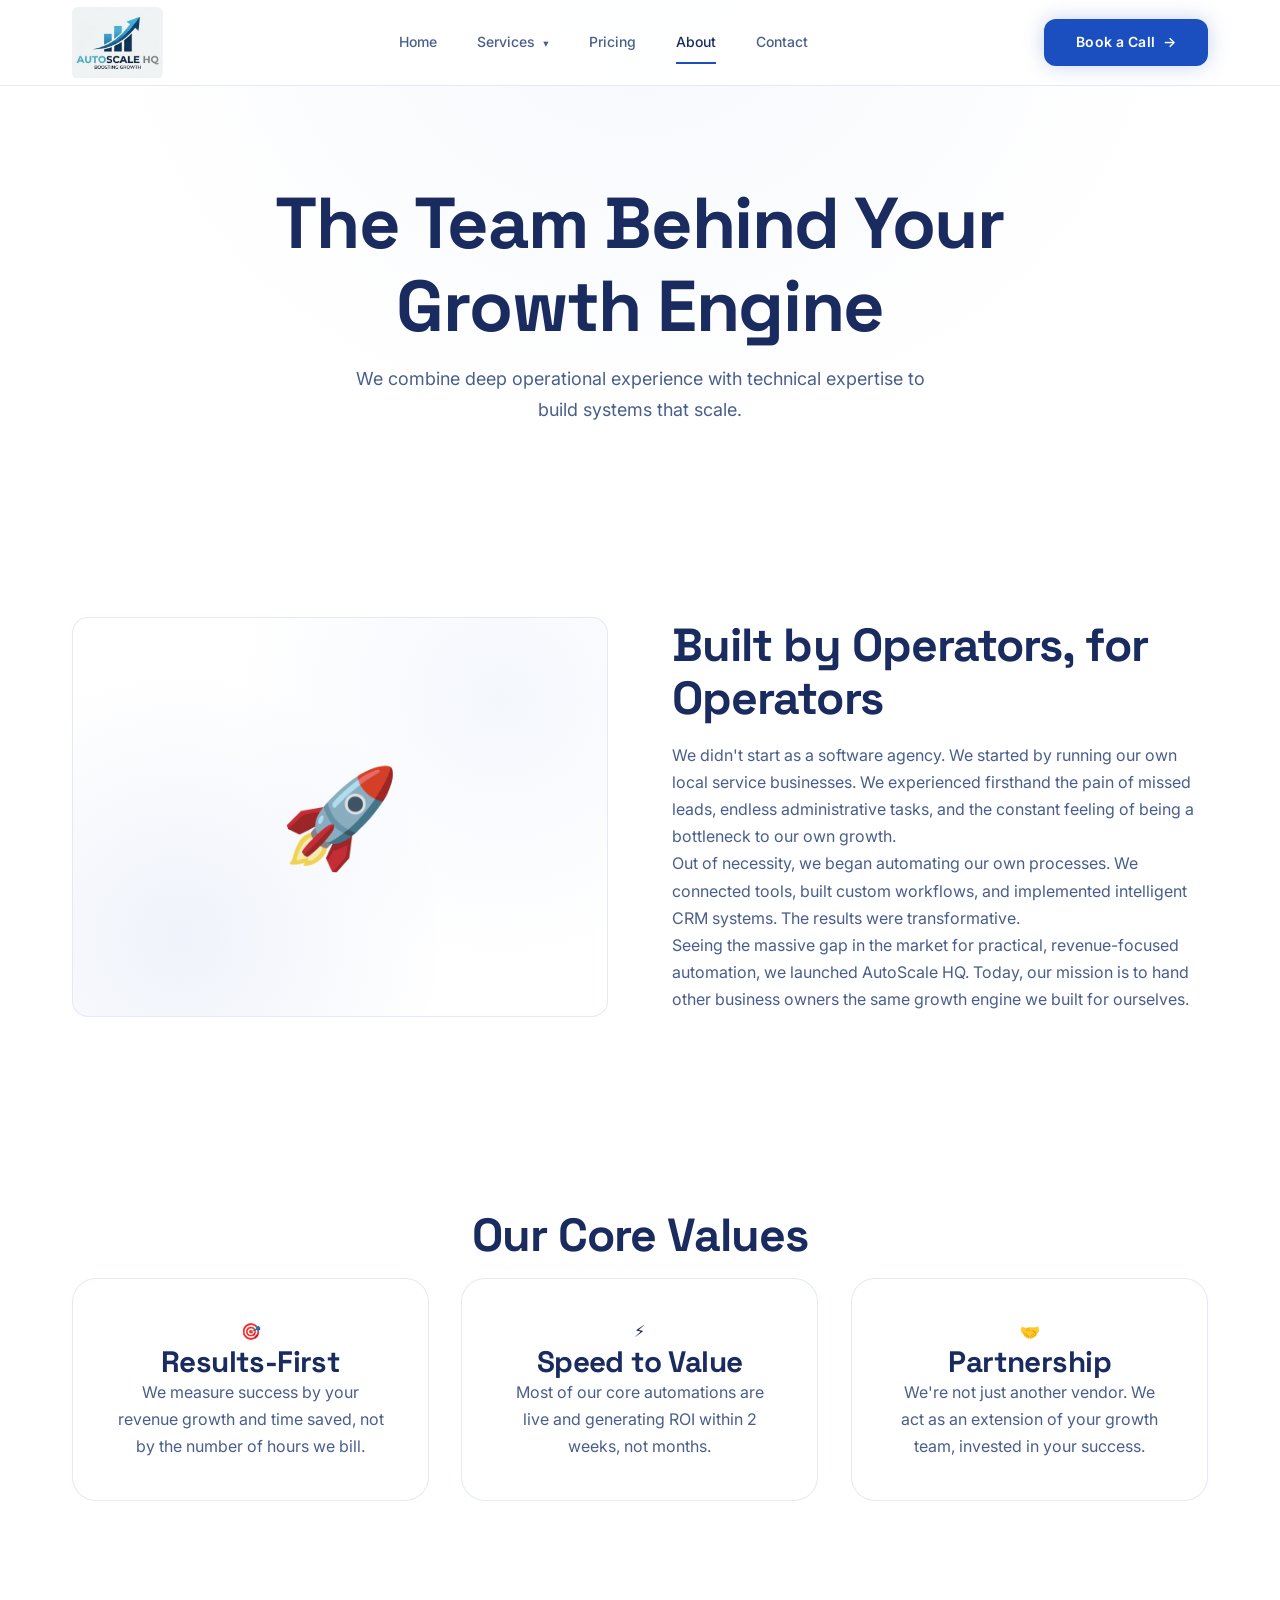
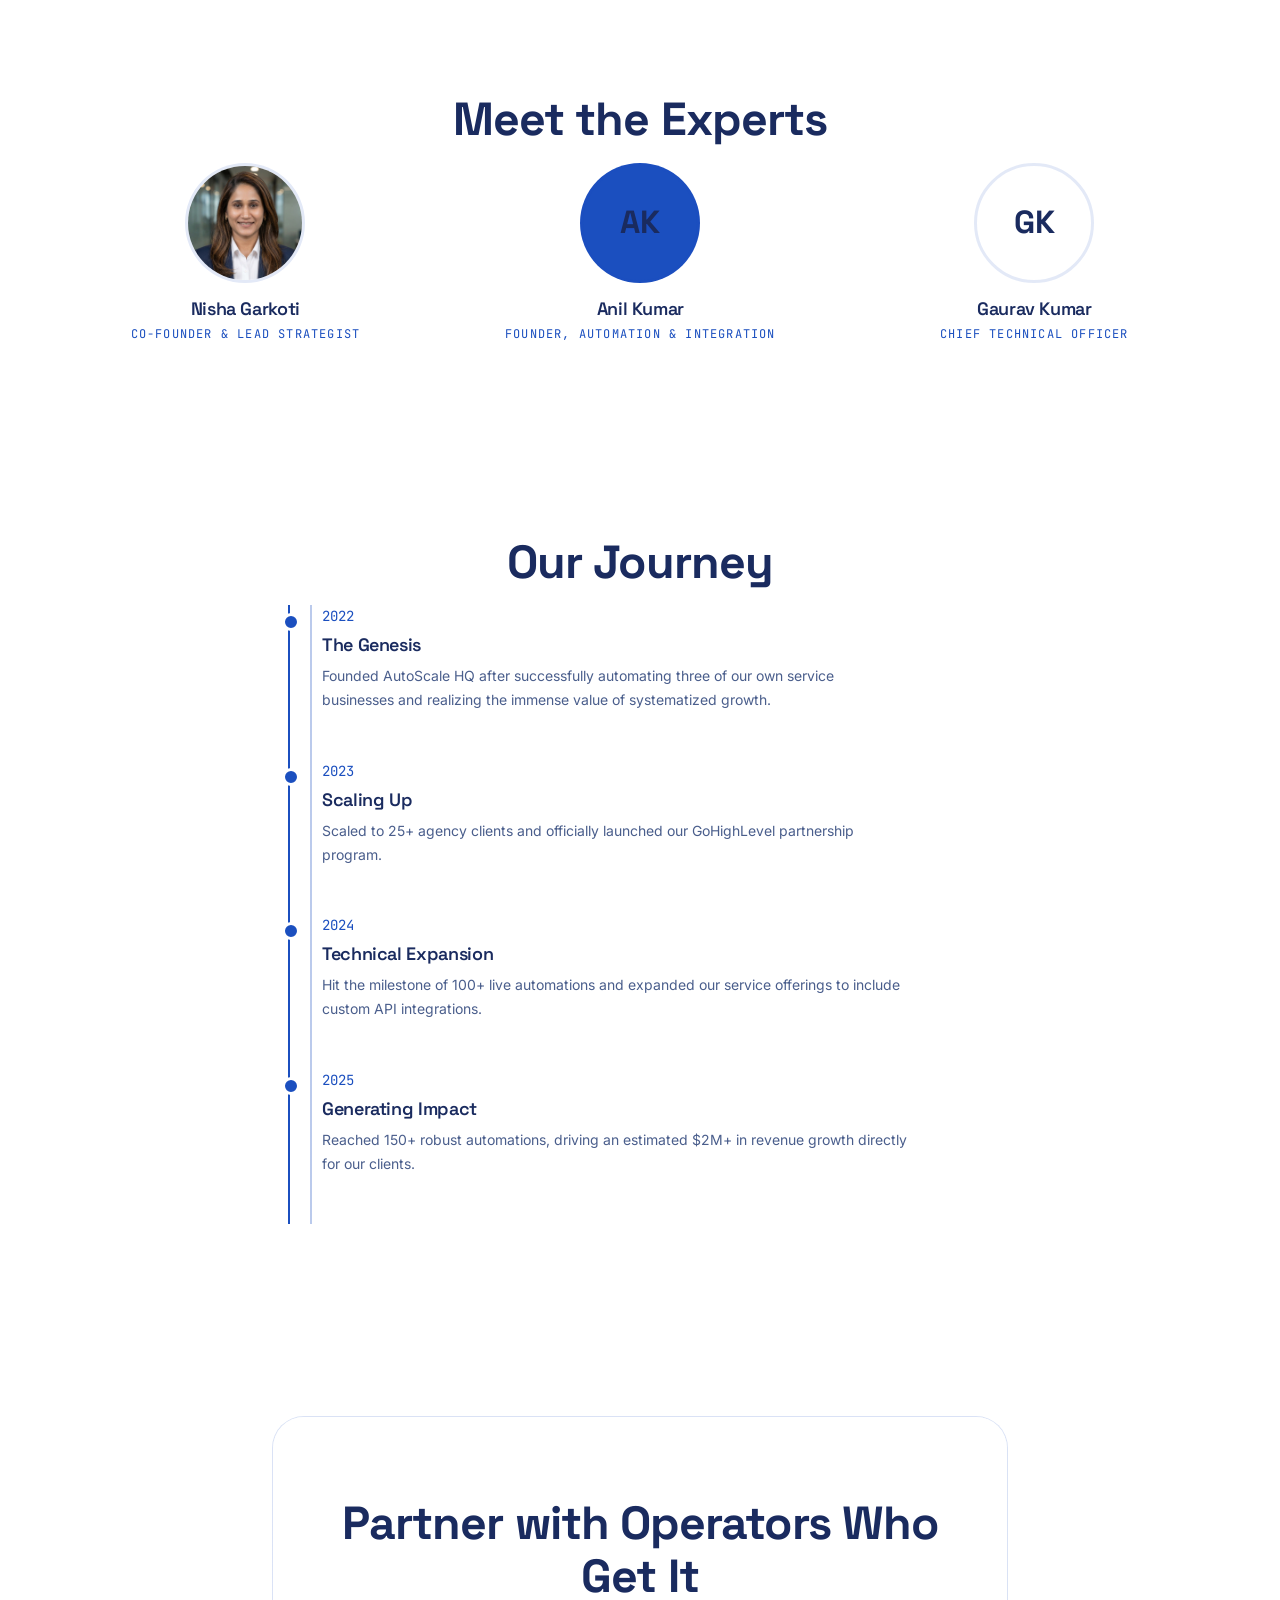
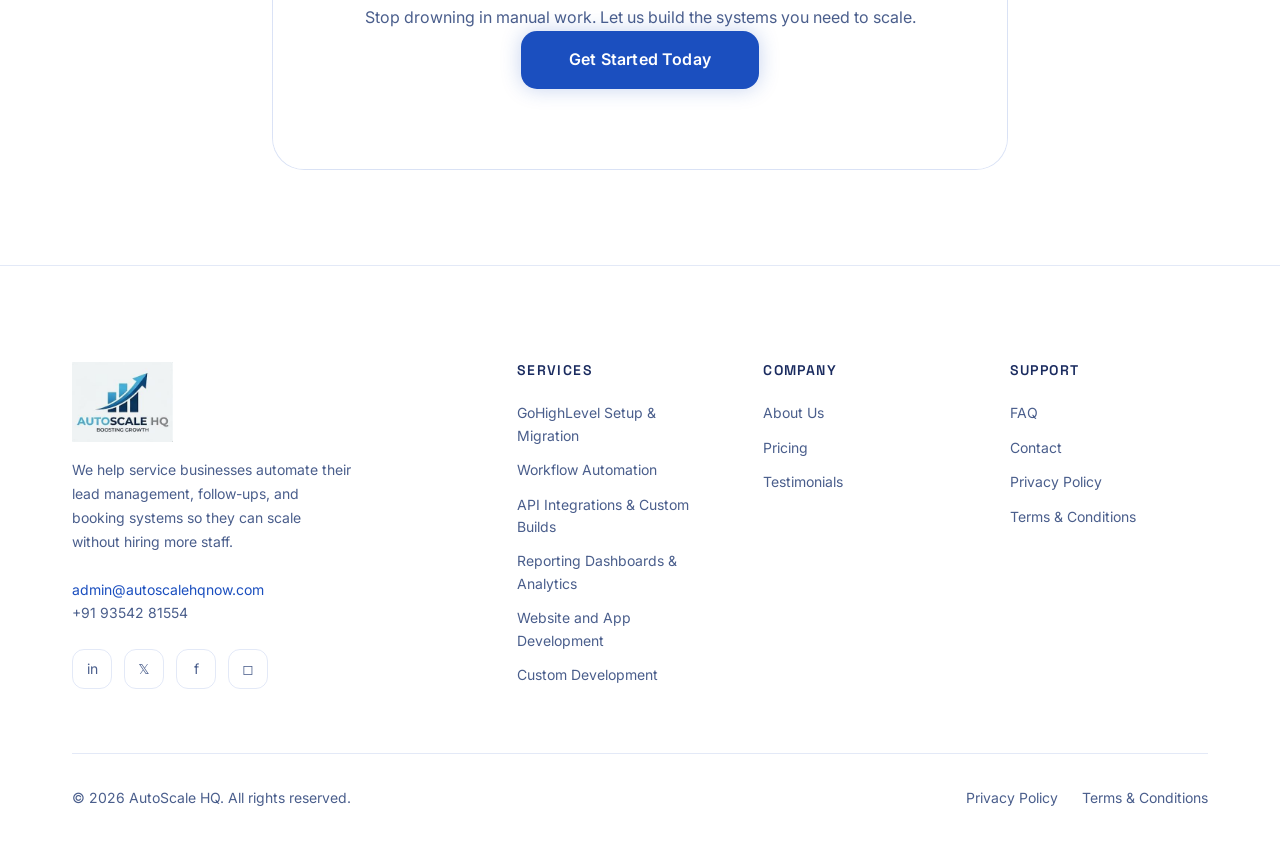
==== commit 87f8f33d: "feat: update team members - Anil Kumar (Founder, Automation & Integration), Gaurav Kumar (CTO)" ====
--- a/about.html
+++ b/about.html
@@ -82,19 +82,19 @@
       </div>
       <div class="grid grid-3 gap-8" data-stagger>
         <div class="team-card text-center reveal-scale">
-          <img src="assets/nisha-garkoti.jpg" alt="Nisha Garkoti" class="mx-auto mb-4" style="width: 120px; height: 120px; border-radius: 50%; object-fit: cover;">
+          <div class="team-avatar mx-auto mb-4" style="width: 120px; height: 120px; border-radius: 50%; overflow: hidden;"><img src="assets/nisha-garkoti.jpg" alt="Nisha Garkoti" style="width: 100%; height: 100%; object-fit: cover;"></div>
           <h3 class="team-name text-xl font-bold">Nisha Garkoti</h3>
           <p class="team-role text-teal mt-1">Co-Founder &amp; Lead Strategist</p>
         </div>
         <div class="team-card text-center reveal-scale">
-          <div class="team-avatar mx-auto mb-4" style="width: 120px; height: 120px; background: var(--color-amber); border-radius: 50%; display: flex; align-items: center; justify-content: center; font-size: 2rem; font-weight: bold; color: var(--color-bg);">SW</div>
-          <h3 class="team-name text-xl font-bold">Sarah Williams</h3>
-          <p class="team-role text-amber mt-1">Automation Engineer</p>
+          <div class="team-avatar mx-auto mb-4" style="width: 120px; height: 120px; background: var(--color-amber); border-radius: 50%; display: flex; align-items: center; justify-content: center; font-size: 2rem; font-weight: bold; color: var(--color-bg);">AK</div>
+          <h3 class="team-name text-xl font-bold">Anil Kumar</h3>
+          <p class="team-role text-amber mt-1">Founder, Automation &amp; Integration</p>
         </div>
         <div class="team-card text-center reveal-scale">
-          <div class="team-avatar mx-auto mb-4" style="width: 120px; height: 120px; background: var(--color-surface-light); border-radius: 50%; display: flex; align-items: center; justify-content: center; font-size: 2rem; font-weight: bold; color: var(--color-text);">DP</div>
-          <h3 class="team-name text-xl font-bold">David Park</h3>
-          <p class="team-role text-muted mt-1">Integration Specialist</p>
+          <div class="team-avatar mx-auto mb-4" style="width: 120px; height: 120px; background: var(--color-surface-light); border-radius: 50%; display: flex; align-items: center; justify-content: center; font-size: 2rem; font-weight: bold; color: var(--color-text);">GK</div>
+          <h3 class="team-name text-xl font-bold">Gaurav Kumar</h3>
+          <p class="team-role text-muted mt-1">Chief Technical Officer</p>
         </div>
       </div>
     </div>
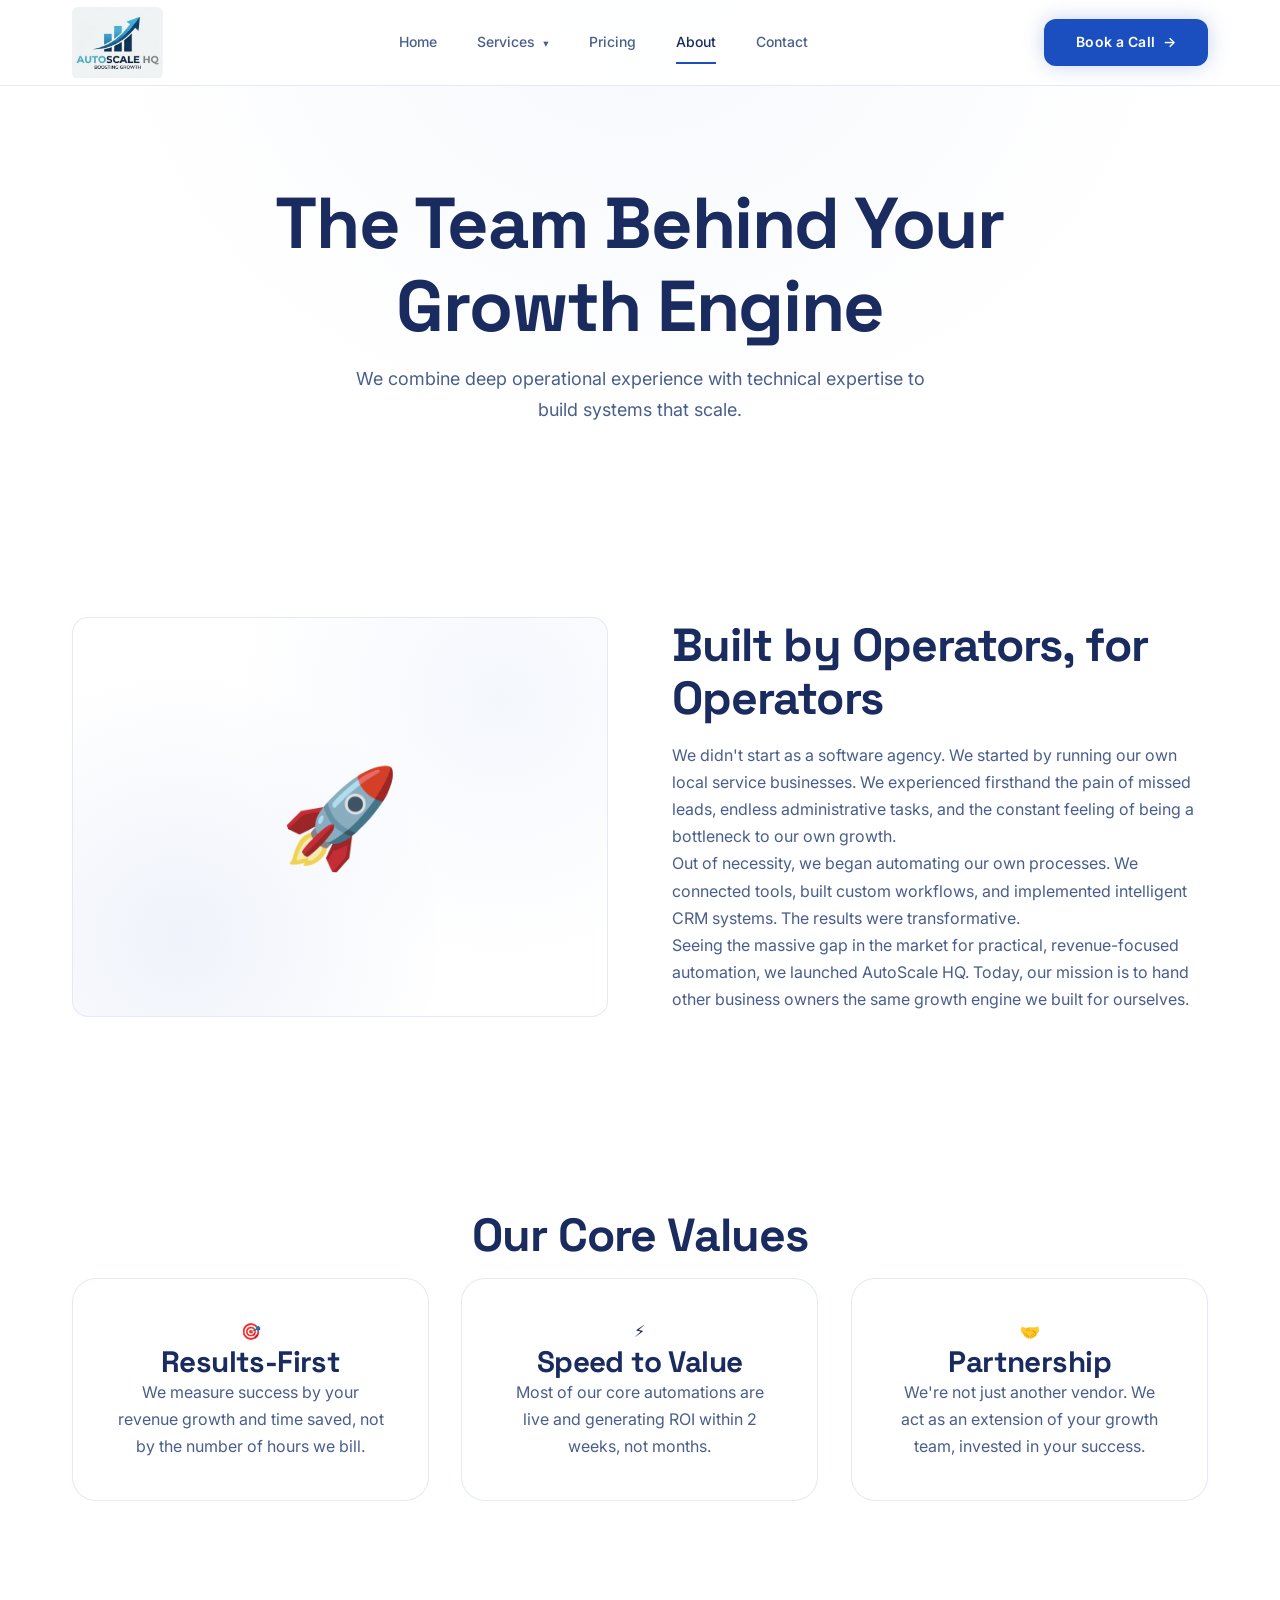
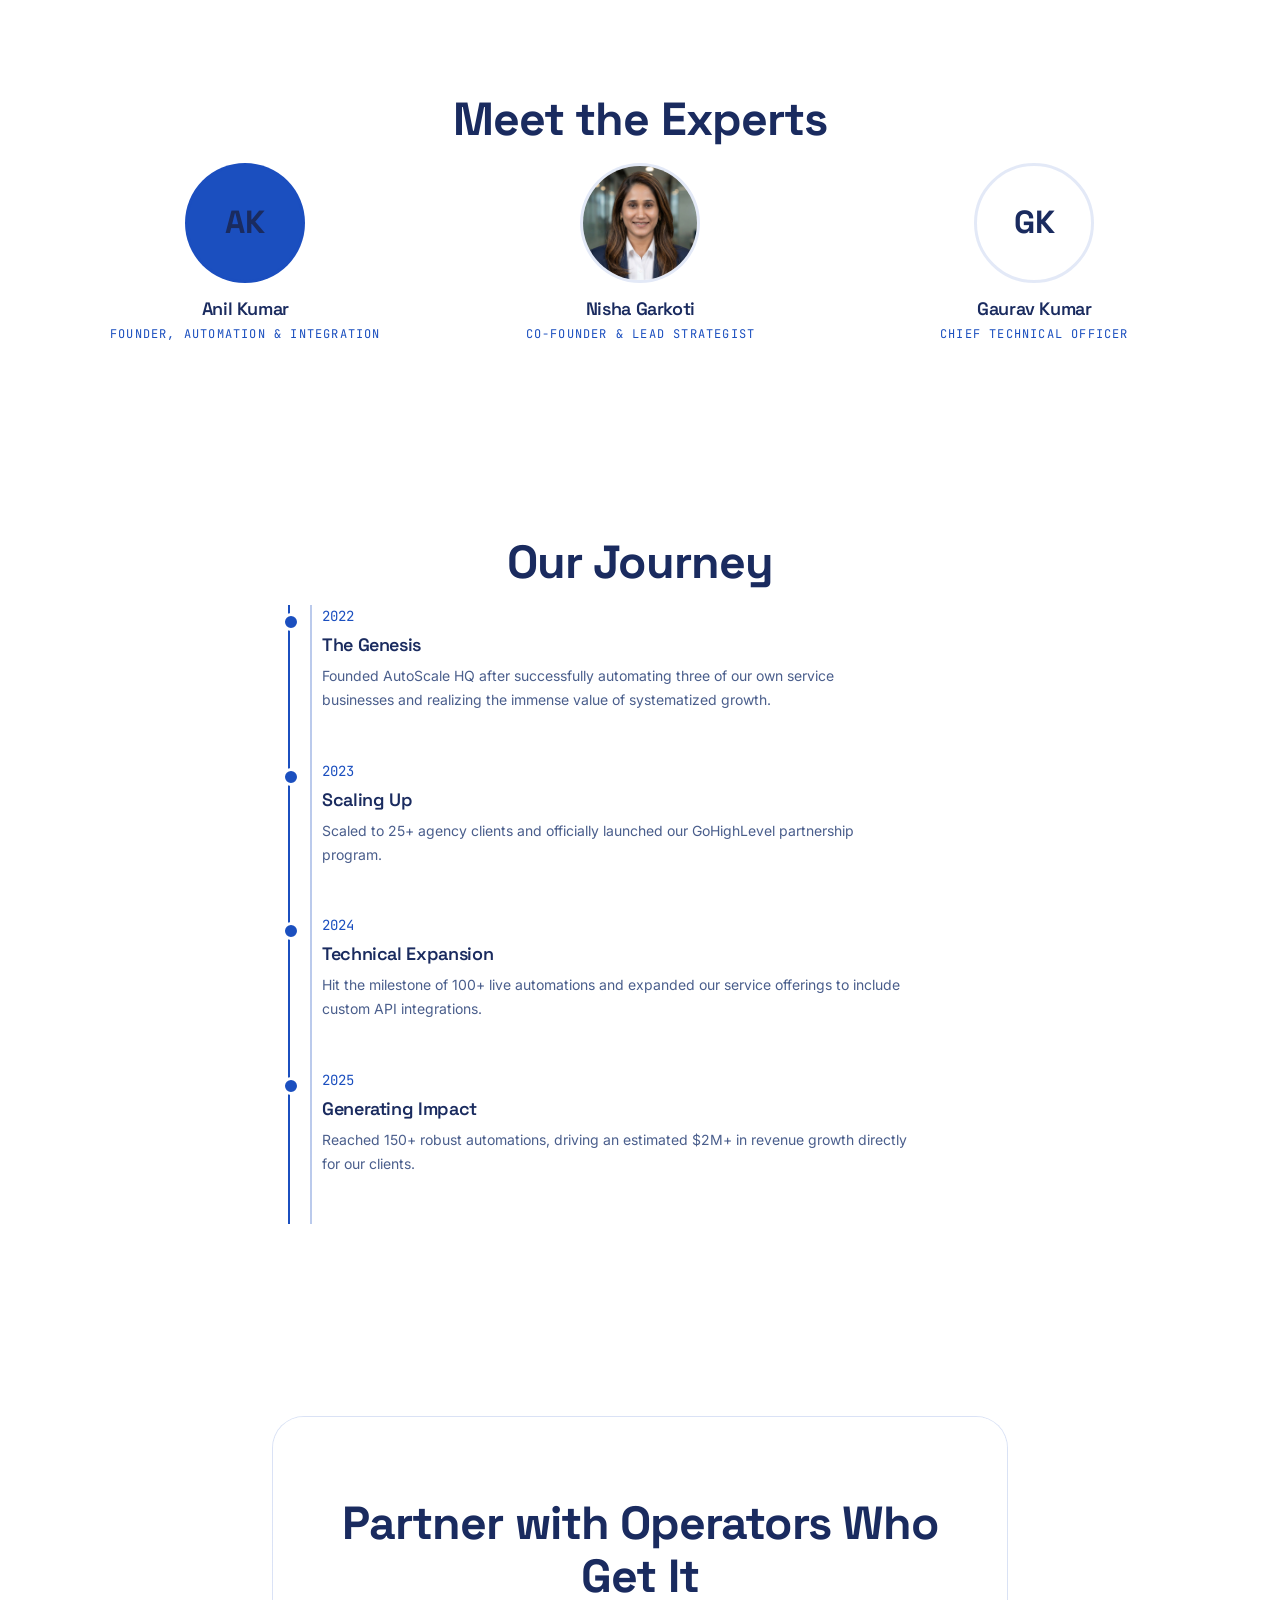
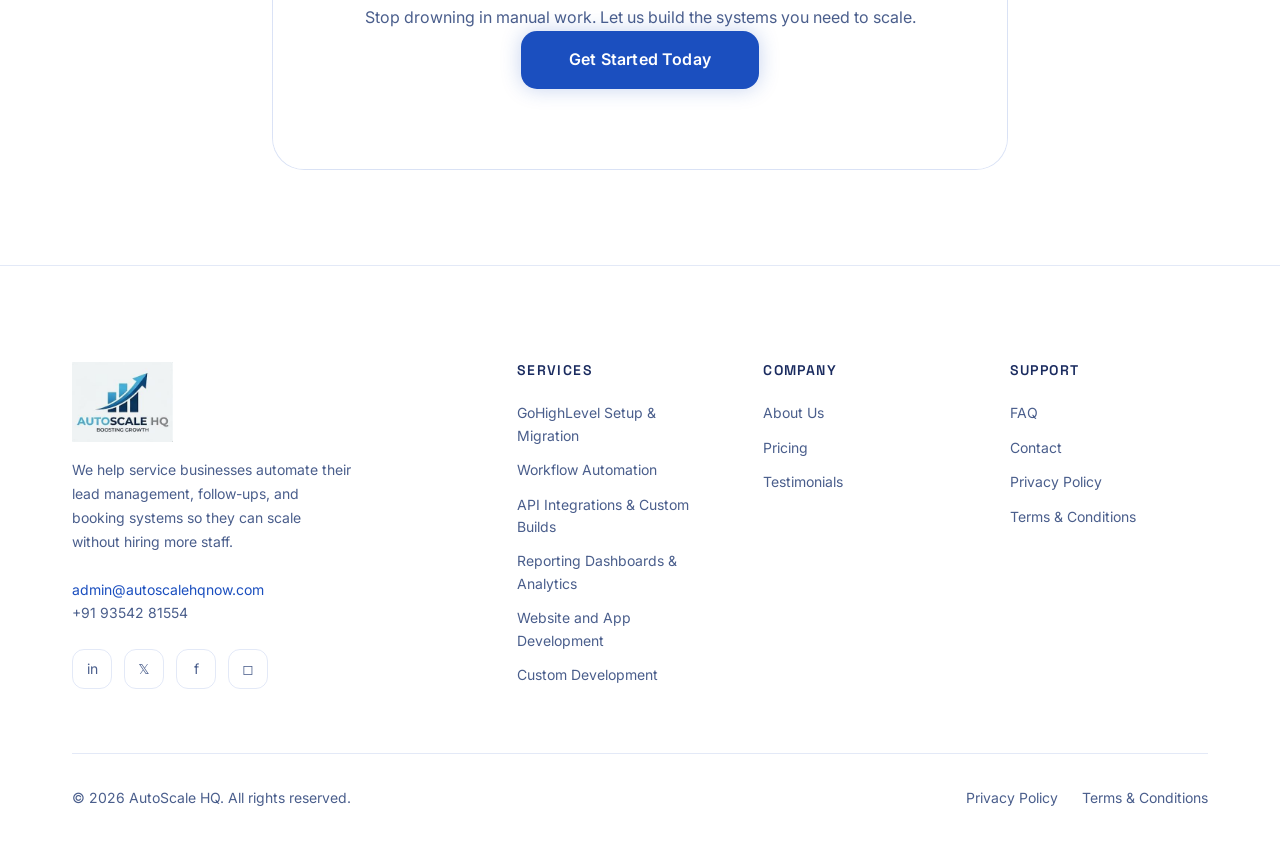
==== commit 5fb0e62f: "style: reorder team - Anil Kumar first, Nisha Garkoti second, Gaurav Kumar third" ====
--- a/about.html
+++ b/about.html
@@ -82,14 +82,14 @@
       </div>
       <div class="grid grid-3 gap-8" data-stagger>
         <div class="team-card text-center reveal-scale">
+          <div class="team-avatar mx-auto mb-4" style="width: 120px; height: 120px; background: var(--color-amber); border-radius: 50%; display: flex; align-items: center; justify-content: center; font-size: 2rem; font-weight: bold; color: var(--color-bg);">AK</div>
+          <h3 class="team-name text-xl font-bold">Anil Kumar</h3>
+          <p class="team-role text-amber mt-1">Founder, Automation &amp; Integration</p>
+        </div>
+        <div class="team-card text-center reveal-scale">
           <div class="team-avatar mx-auto mb-4" style="width: 120px; height: 120px; border-radius: 50%; overflow: hidden;"><img src="assets/nisha-garkoti.jpg" alt="Nisha Garkoti" style="width: 100%; height: 100%; object-fit: cover;"></div>
           <h3 class="team-name text-xl font-bold">Nisha Garkoti</h3>
           <p class="team-role text-teal mt-1">Co-Founder &amp; Lead Strategist</p>
-        </div>
-        <div class="team-card text-center reveal-scale">
-          <div class="team-avatar mx-auto mb-4" style="width: 120px; height: 120px; background: var(--color-amber); border-radius: 50%; display: flex; align-items: center; justify-content: center; font-size: 2rem; font-weight: bold; color: var(--color-bg);">AK</div>
-          <h3 class="team-name text-xl font-bold">Anil Kumar</h3>
-          <p class="team-role text-amber mt-1">Founder, Automation &amp; Integration</p>
         </div>
         <div class="team-card text-center reveal-scale">
           <div class="team-avatar mx-auto mb-4" style="width: 120px; height: 120px; background: var(--color-surface-light); border-radius: 50%; display: flex; align-items: center; justify-content: center; font-size: 2rem; font-weight: bold; color: var(--color-text);">GK</div>
